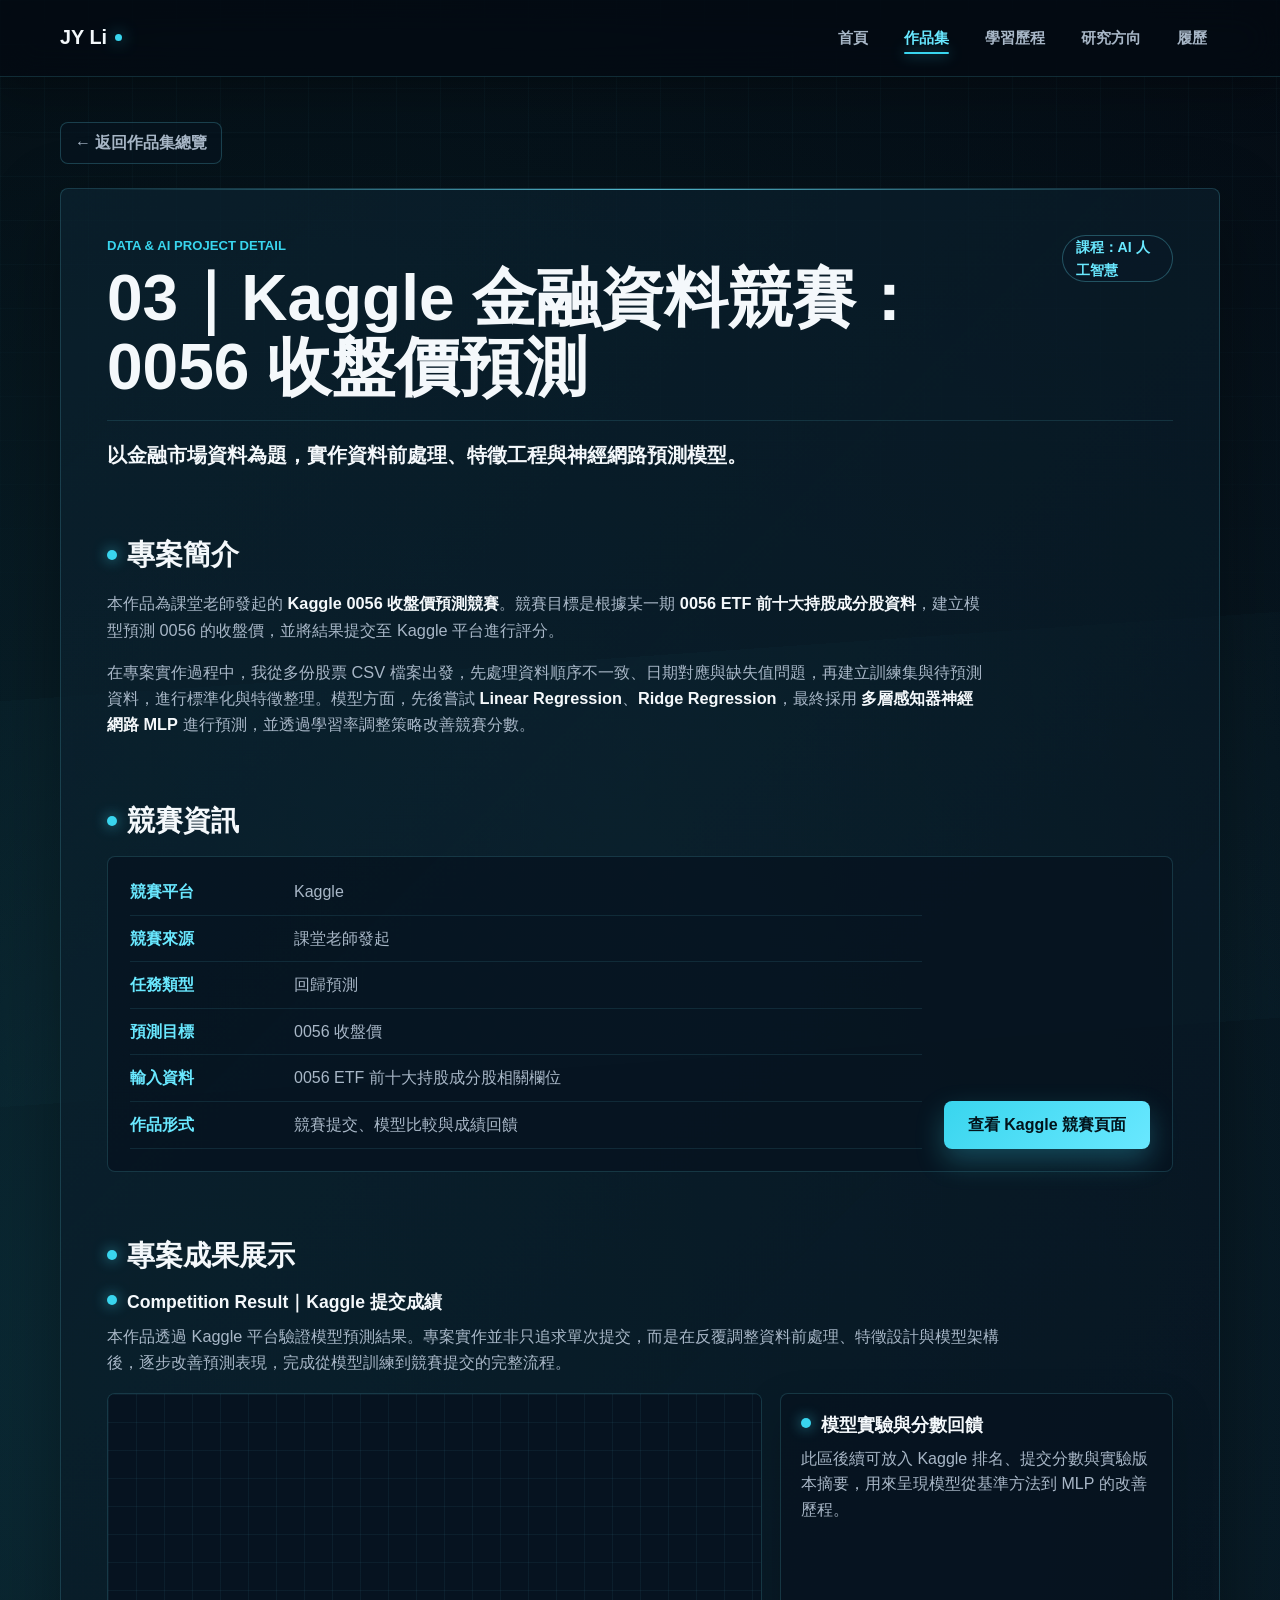
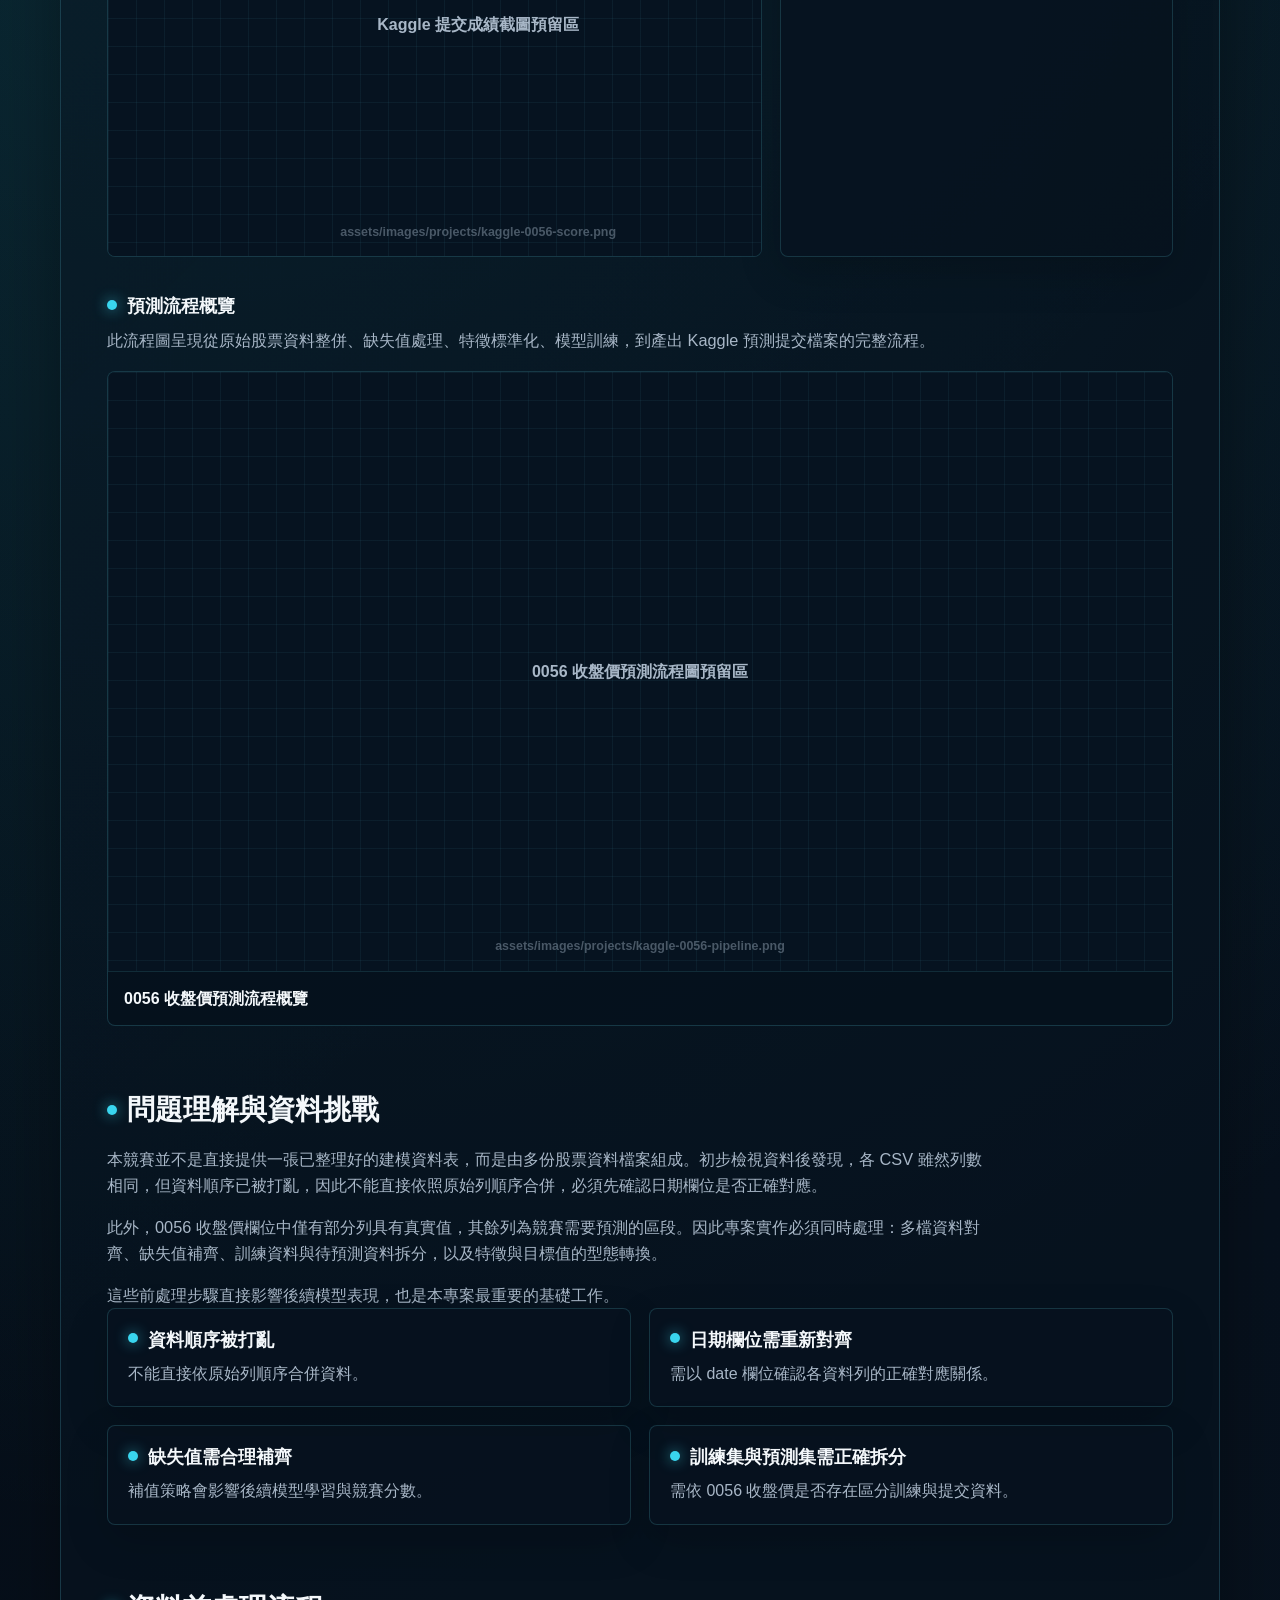
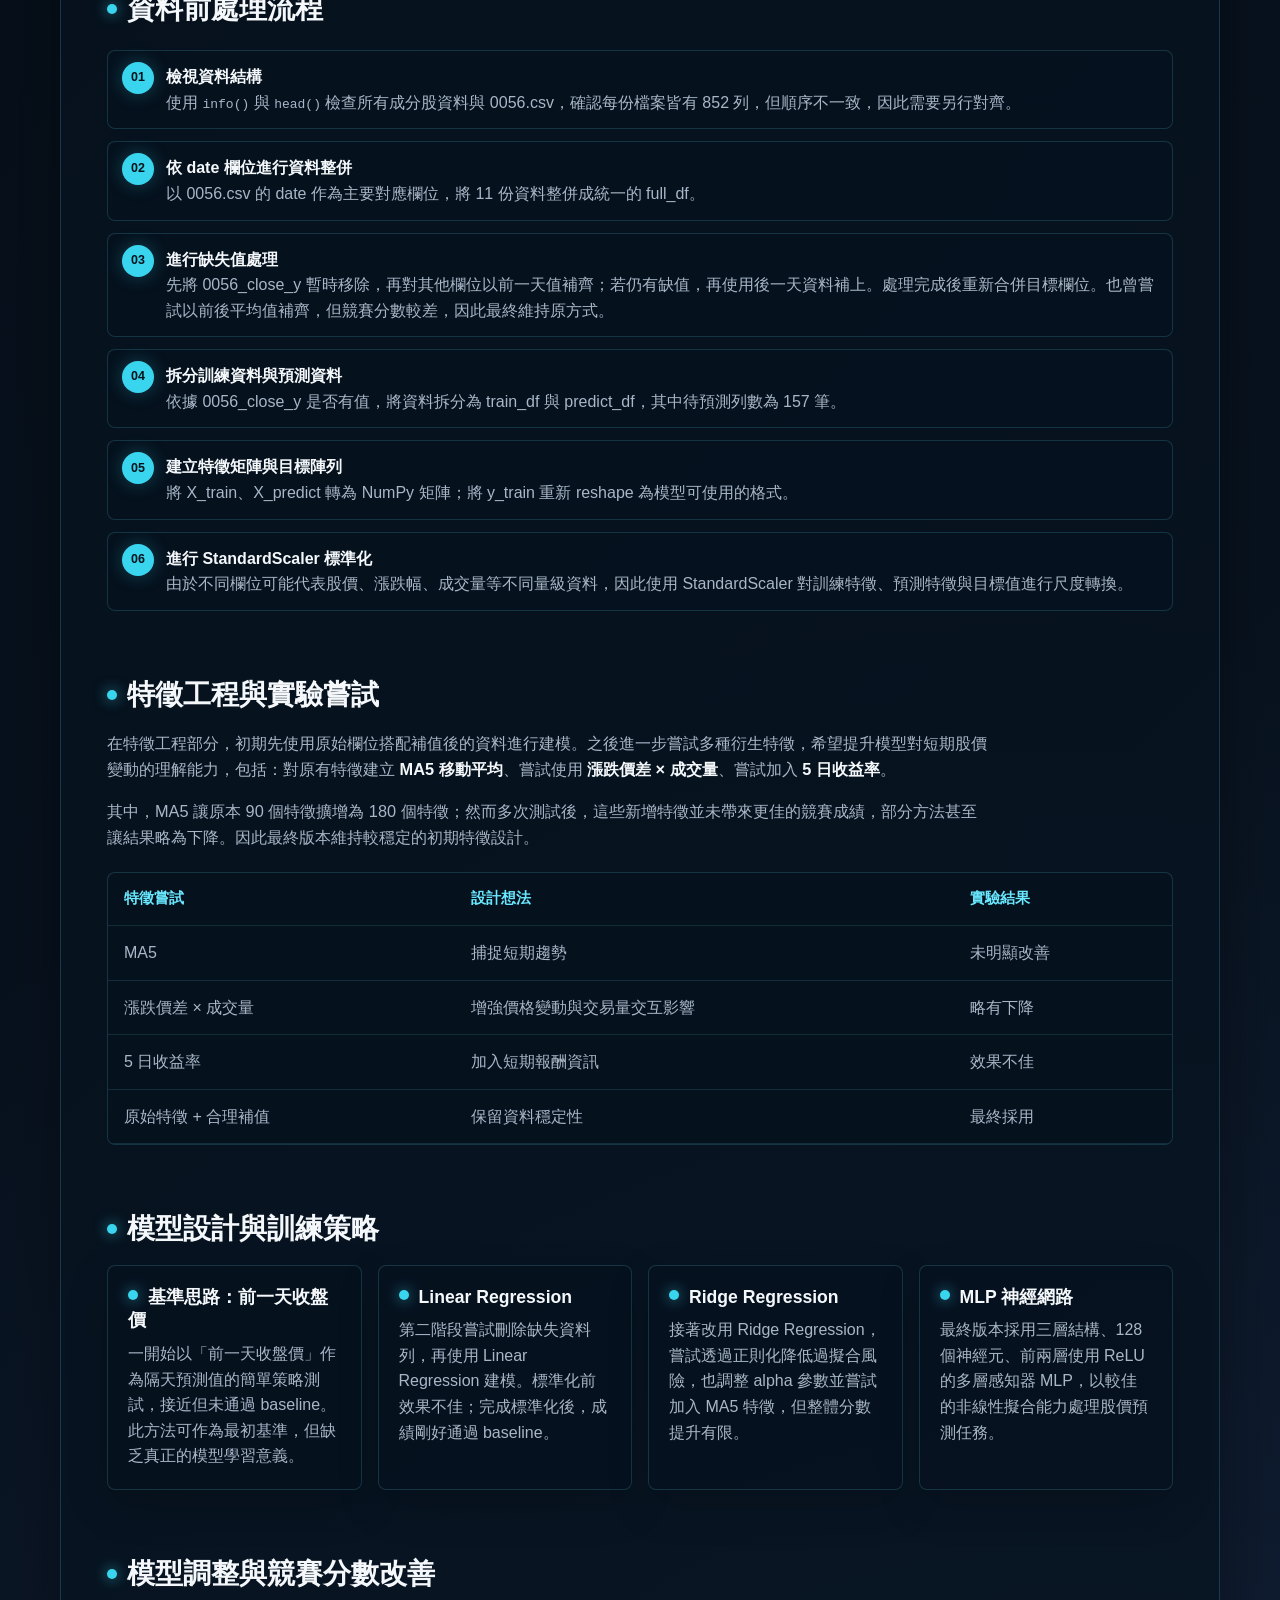
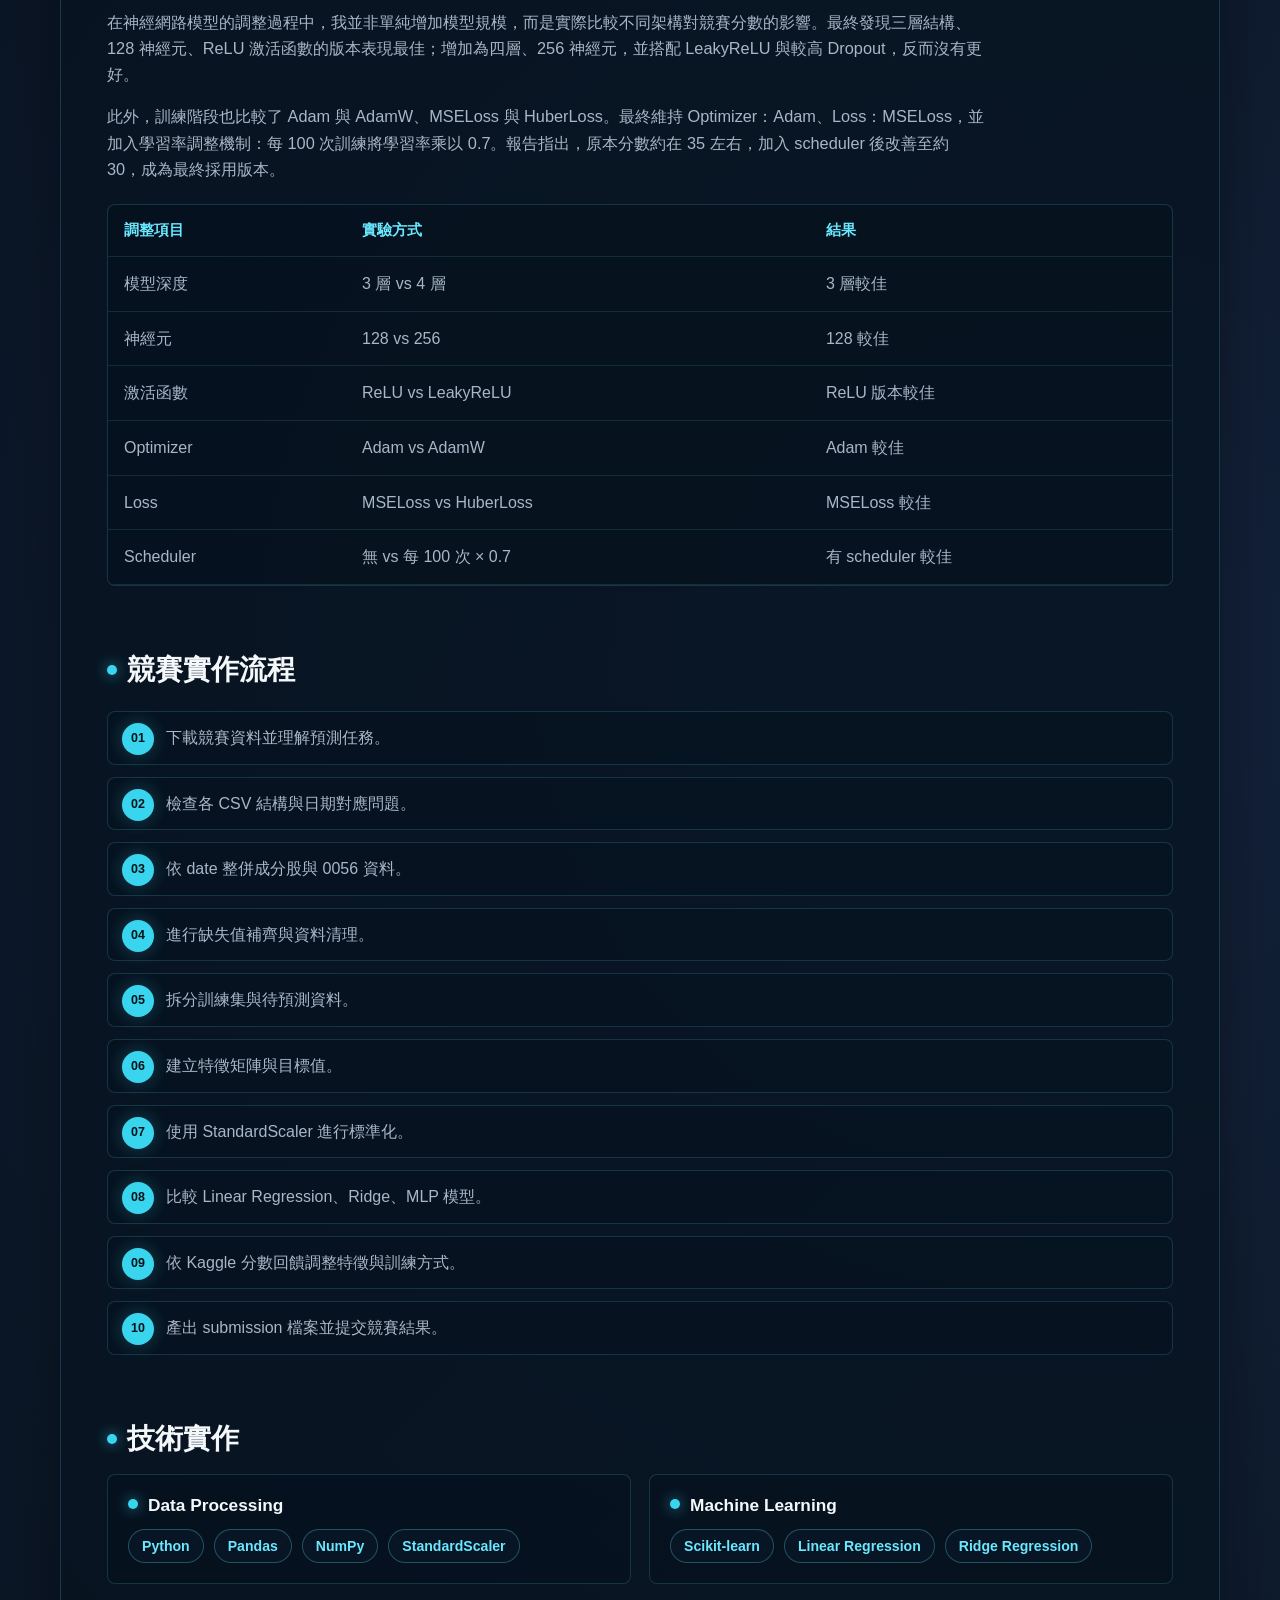
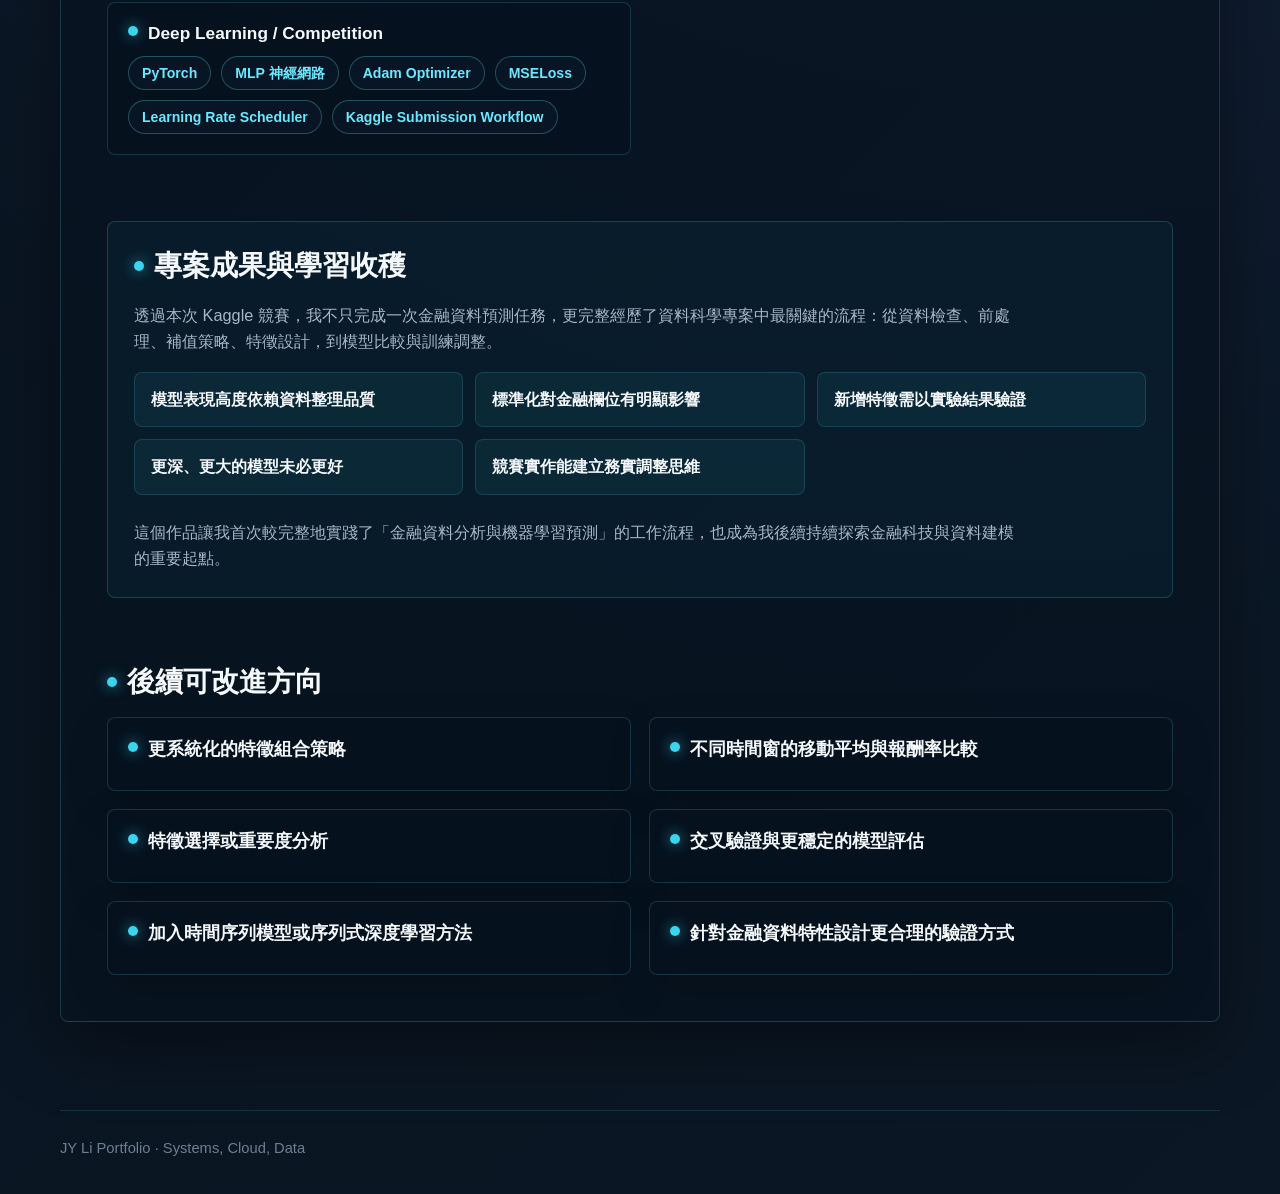
==== project-kaggle-0056.html @ d5f73a1f "第三作品頁更新" ====
<!DOCTYPE html>
<html lang="zh-Hant">
<head>
  <meta charset="UTF-8">
  <meta name="viewport" content="width=device-width, initial-scale=1.0">
  <meta name="description" content="Kaggle 0056 收盤價預測作品詳細頁，介紹金融資料前處理、特徵工程、模型比較與競賽提交流程。">
  <title>Kaggle 0056 收盤價預測 | JY Li</title>
  <link rel="stylesheet" href="css/style.css">
  <link rel="stylesheet" href="css/projects.css">
  <link rel="stylesheet" href="css/project-detail.css">
  <link rel="stylesheet" href="css/responsive.css">
</head>
<body>
  <header class="site-header">
    <nav class="navbar" aria-label="主要導覽">
      <a class="brand" href="index.html" aria-label="JY Li 首頁">JY Li</a>

      <button class="menu-toggle" type="button" aria-label="開啟導覽選單" aria-controls="primary-menu" aria-expanded="false">
        <span></span>
        <span></span>
        <span></span>
      </button>

      <ul class="nav-menu" id="primary-menu">
        <li><a class="nav-link" href="index.html">首頁</a></li>
        <li><a class="nav-link active" href="projects.html" aria-current="page">作品集</a></li>
        <li><a class="nav-link" href="learning-journey.html">學習歷程</a></li>
        <li><a class="nav-link" href="research.html">研究方向</a></li>
        <li><a class="nav-link" href="resume.html">履歷</a></li>
      </ul>
    </nav>
  </header>

  <main class="project-detail-main">
    <a class="back-link" href="projects.html">← 返回作品集總覽</a>

    <article class="project-section project-detail-section" aria-labelledby="kaggle-title">
      <header class="project-header project-detail-header">
        <div>
          <p class="project-index">Data &amp; AI Project Detail</p>
          <h1 id="kaggle-title">03｜Kaggle 金融資料競賽：0056 收盤價預測</h1>
        </div>
        <span class="project-badge">課程：AI 人工智慧</span>
      </header>

      <p class="project-positioning">以金融市場資料為題，實作資料前處理、特徵工程與神經網路預測模型。</p>

      <section class="project-block" aria-labelledby="intro-title">
        <h2 id="intro-title">專案簡介</h2>
        <div class="text-stack">
          <p>本作品為課堂老師發起的 <strong>Kaggle 0056 收盤價預測競賽</strong>。競賽目標是根據某一期 <strong>0056 ETF 前十大持股成分股資料</strong>，建立模型預測 0056 的收盤價，並將結果提交至 Kaggle 平台進行評分。</p>
          <p>在專案實作過程中，我從多份股票 CSV 檔案出發，先處理資料順序不一致、日期對應與缺失值問題，再建立訓練集與待預測資料，進行標準化與特徵整理。模型方面，先後嘗試 <strong>Linear Regression</strong>、<strong>Ridge Regression</strong>，最終採用 <strong>多層感知器神經網路 MLP</strong> 進行預測，並透過學習率調整策略改善競賽分數。</p>
        </div>
      </section>

      <section class="project-block" aria-labelledby="competition-title">
        <h2 id="competition-title">競賽資訊</h2>
        <div class="competition-panel">
          <dl class="info-table">
            <div><dt>競賽平台</dt><dd>Kaggle</dd></div>
            <div><dt>競賽來源</dt><dd>課堂老師發起</dd></div>
            <div><dt>任務類型</dt><dd>回歸預測</dd></div>
            <div><dt>預測目標</dt><dd>0056 收盤價</dd></div>
            <div><dt>輸入資料</dt><dd>0056 ETF 前十大持股成分股相關欄位</dd></div>
            <div><dt>作品形式</dt><dd>競賽提交、模型比較與成績回饋</dd></div>
          </dl>
          <div class="competition-action">
            <!-- TODO: Replace with actual Kaggle competition URL -->
            <a class="button button-primary" href="#" target="_blank" rel="noopener noreferrer">查看 Kaggle 競賽頁面</a>
          </div>
        </div>
      </section>

      <section class="project-block" aria-labelledby="showcase-title">
        <h2 id="showcase-title">專案成果展示</h2>

        <div class="showcase-item">
          <div class="block-heading">
            <h3>Competition Result｜Kaggle 提交成績</h3>
            <p>本作品透過 Kaggle 平台驗證模型預測結果。專案實作並非只追求單次提交，而是在反覆調整資料前處理、特徵設計與模型架構後，逐步改善預測表現，完成從模型訓練到競賽提交的完整流程。</p>
          </div>
          <div class="split-showcase">
            <figure class="media-card">
              <div class="image-placeholder" data-image="assets/images/projects/kaggle-0056-score.png">Kaggle 提交成績截圖預留區</div>
              <figcaption>Kaggle 提交成績</figcaption>
            </figure>
            <div class="info-card">
              <h3>模型實驗與分數回饋</h3>
              <p>此區後續可放入 Kaggle 排名、提交分數與實驗版本摘要，用來呈現模型從基準方法到 MLP 的改善歷程。</p>
            </div>
          </div>
        </div>

        <div class="showcase-item">
          <div class="block-heading">
            <h3>預測流程概覽</h3>
            <p>此流程圖呈現從原始股票資料整併、缺失值處理、特徵標準化、模型訓練，到產出 Kaggle 預測提交檔案的完整流程。</p>
          </div>
          <figure class="media-card media-card-wide">
            <div class="image-placeholder" data-image="assets/images/projects/kaggle-0056-pipeline.png">
              0056 收盤價預測流程圖預留區
            </div>
            <figcaption>0056 收盤價預測流程概覽</figcaption>
          </figure>
        </div>
      </section>

      <section class="project-block" aria-labelledby="challenge-title">
        <h2 id="challenge-title">問題理解與資料挑戰</h2>
        <div class="text-stack">
          <p>本競賽並不是直接提供一張已整理好的建模資料表，而是由多份股票資料檔案組成。初步檢視資料後發現，各 CSV 雖然列數相同，但資料順序已被打亂，因此不能直接依照原始列順序合併，必須先確認日期欄位是否正確對應。</p>
          <p>此外，0056 收盤價欄位中僅有部分列具有真實值，其餘列為競賽需要預測的區段。因此專案實作必須同時處理：多檔資料對齊、缺失值補齊、訓練資料與待預測資料拆分，以及特徵與目標值的型態轉換。</p>
          <p>這些前處理步驟直接影響後續模型表現，也是本專案最重要的基礎工作。</p>
        </div>
        <div class="lesson-grid">
          <div class="info-card"><h3>資料順序被打亂</h3><p>不能直接依原始列順序合併資料。</p></div>
          <div class="info-card"><h3>日期欄位需重新對齊</h3><p>需以 date 欄位確認各資料列的正確對應關係。</p></div>
          <div class="info-card"><h3>缺失值需合理補齊</h3><p>補值策略會影響後續模型學習與競賽分數。</p></div>
          <div class="info-card"><h3>訓練集與預測集需正確拆分</h3><p>需依 0056 收盤價是否存在區分訓練與提交資料。</p></div>
        </div>
      </section>

      <section class="project-block" aria-labelledby="preprocess-title">
        <h2 id="preprocess-title">資料前處理流程</h2>
        <ol class="process-list">
          <li><strong>檢視資料結構</strong><br>使用 <code>info()</code> 與 <code>head()</code> 檢查所有成分股資料與 0056.csv，確認每份檔案皆有 852 列，但順序不一致，因此需要另行對齊。</li>
          <li><strong>依 date 欄位進行資料整併</strong><br>以 0056.csv 的 date 作為主要對應欄位，將 11 份資料整併成統一的 full_df。</li>
          <li><strong>進行缺失值處理</strong><br>先將 0056_close_y 暫時移除，再對其他欄位以前一天值補齊；若仍有缺值，再使用後一天資料補上。處理完成後重新合併目標欄位。也曾嘗試以前後平均值補齊，但競賽分數較差，因此最終維持原方式。</li>
          <li><strong>拆分訓練資料與預測資料</strong><br>依據 0056_close_y 是否有值，將資料拆分為 train_df 與 predict_df，其中待預測列數為 157 筆。</li>
          <li><strong>建立特徵矩陣與目標陣列</strong><br>將 X_train、X_predict 轉為 NumPy 矩陣；將 y_train 重新 reshape 為模型可使用的格式。</li>
          <li><strong>進行 StandardScaler 標準化</strong><br>由於不同欄位可能代表股價、漲跌幅、成交量等不同量級資料，因此使用 StandardScaler 對訓練特徵、預測特徵與目標值進行尺度轉換。</li>
        </ol>
      </section>

      <section class="project-block" aria-labelledby="feature-title">
        <h2 id="feature-title">特徵工程與實驗嘗試</h2>
        <div class="text-stack">
          <p>在特徵工程部分，初期先使用原始欄位搭配補值後的資料進行建模。之後進一步嘗試多種衍生特徵，希望提升模型對短期股價變動的理解能力，包括：對原有特徵建立 <strong>MA5 移動平均</strong>、嘗試使用 <strong>漲跌價差 × 成交量</strong>、嘗試加入 <strong>5 日收益率</strong>。</p>
          <p>其中，MA5 讓原本 90 個特徵擴增為 180 個特徵；然而多次測試後，這些新增特徵並未帶來更佳的競賽成績，部分方法甚至讓結果略為下降。因此最終版本維持較穩定的初期特徵設計。</p>
        </div>
        <div class="table-wrap">
          <table class="detail-table">
            <thead><tr><th>特徵嘗試</th><th>設計想法</th><th>實驗結果</th></tr></thead>
            <tbody>
              <tr><td>MA5</td><td>捕捉短期趨勢</td><td>未明顯改善</td></tr>
              <tr><td>漲跌價差 × 成交量</td><td>增強價格變動與交易量交互影響</td><td>略有下降</td></tr>
              <tr><td>5 日收益率</td><td>加入短期報酬資訊</td><td>效果不佳</td></tr>
              <tr><td>原始特徵 + 合理補值</td><td>保留資料穩定性</td><td>最終採用</td></tr>
            </tbody>
          </table>
        </div>
      </section>

      <section class="project-block" aria-labelledby="model-title">
        <h2 id="model-title">模型設計與訓練策略</h2>
        <div class="model-grid">
          <div class="info-card"><h3>基準思路：前一天收盤價</h3><p>一開始以「前一天收盤價」作為隔天預測值的簡單策略測試，接近但未通過 baseline。此方法可作為最初基準，但缺乏真正的模型學習意義。</p></div>
          <div class="info-card"><h3>Linear Regression</h3><p>第二階段嘗試刪除缺失資料列，再使用 Linear Regression 建模。標準化前效果不佳；完成標準化後，成績剛好通過 baseline。</p></div>
          <div class="info-card"><h3>Ridge Regression</h3><p>接著改用 Ridge Regression，嘗試透過正則化降低過擬合風險，也調整 alpha 參數並嘗試加入 MA5 特徵，但整體分數提升有限。</p></div>
          <div class="info-card"><h3>MLP 神經網路</h3><p>最終版本採用三層結構、128 個神經元、前兩層使用 ReLU 的多層感知器 MLP，以較佳的非線性擬合能力處理股價預測任務。</p></div>
        </div>
      </section>

      <section class="project-block" aria-labelledby="tuning-title">
        <h2 id="tuning-title">模型調整與競賽分數改善</h2>
        <div class="text-stack">
          <p>在神經網路模型的調整過程中，我並非單純增加模型規模，而是實際比較不同架構對競賽分數的影響。最終發現三層結構、128 神經元、ReLU 激活函數的版本表現最佳；增加為四層、256 神經元，並搭配 LeakyReLU 與較高 Dropout，反而沒有更好。</p>
          <p>此外，訓練階段也比較了 Adam 與 AdamW、MSELoss 與 HuberLoss。最終維持 Optimizer：Adam、Loss：MSELoss，並加入學習率調整機制：每 100 次訓練將學習率乘以 0.7。報告指出，原本分數約在 35 左右，加入 scheduler 後改善至約 30，成為最終採用版本。</p>
        </div>
        <div class="table-wrap">
          <table class="detail-table">
            <thead><tr><th>調整項目</th><th>實驗方式</th><th>結果</th></tr></thead>
            <tbody>
              <tr><td>模型深度</td><td>3 層 vs 4 層</td><td>3 層較佳</td></tr>
              <tr><td>神經元</td><td>128 vs 256</td><td>128 較佳</td></tr>
              <tr><td>激活函數</td><td>ReLU vs LeakyReLU</td><td>ReLU 版本較佳</td></tr>
              <tr><td>Optimizer</td><td>Adam vs AdamW</td><td>Adam 較佳</td></tr>
              <tr><td>Loss</td><td>MSELoss vs HuberLoss</td><td>MSELoss 較佳</td></tr>
              <tr><td>Scheduler</td><td>無 vs 每 100 次 × 0.7</td><td>有 scheduler 較佳</td></tr>
            </tbody>
          </table>
        </div>
      </section>

      <section class="project-block" aria-labelledby="workflow-title">
        <h2 id="workflow-title">競賽實作流程</h2>
        <ol class="process-list">
          <li>下載競賽資料並理解預測任務。</li>
          <li>檢查各 CSV 結構與日期對應問題。</li>
          <li>依 date 整併成分股與 0056 資料。</li>
          <li>進行缺失值補齊與資料清理。</li>
          <li>拆分訓練集與待預測資料。</li>
          <li>建立特徵矩陣與目標值。</li>
          <li>使用 StandardScaler 進行標準化。</li>
          <li>比較 Linear Regression、Ridge、MLP 模型。</li>
          <li>依 Kaggle 分數回饋調整特徵與訓練方式。</li>
          <li>產出 submission 檔案並提交競賽結果。</li>
        </ol>
      </section>

      <section class="project-block" aria-labelledby="tech-title">
        <h2 id="tech-title">技術實作</h2>
        <div class="tech-category-grid">
          <div class="tech-category-card"><h3>Data Processing</h3><div class="tech-tags"><span>Python</span><span>Pandas</span><span>NumPy</span><span>StandardScaler</span></div></div>
          <div class="tech-category-card"><h3>Machine Learning</h3><div class="tech-tags"><span>Scikit-learn</span><span>Linear Regression</span><span>Ridge Regression</span></div></div>
          <div class="tech-category-card"><h3>Deep Learning / Competition</h3><div class="tech-tags"><span>PyTorch</span><span>MLP 神經網路</span><span>Adam Optimizer</span><span>MSELoss</span><span>Learning Rate Scheduler</span><span>Kaggle Submission Workflow</span></div></div>
        </div>
      </section>

      <section class="project-block project-closing detail-closing" aria-labelledby="learning-title">
        <h2 id="learning-title">專案成果與學習收穫</h2>
        <div class="text-stack">
          <p>透過本次 Kaggle 競賽，我不只完成一次金融資料預測任務，更完整經歷了資料科學專案中最關鍵的流程：從資料檢查、前處理、補值策略、特徵設計，到模型比較與訓練調整。</p>
        </div>
        <ul class="learning-list">
          <li>模型表現高度依賴資料整理品質</li>
          <li>標準化對金融欄位有明顯影響</li>
          <li>新增特徵需以實驗結果驗證</li>
          <li>更深、更大的模型未必更好</li>
          <li>競賽實作能建立務實調整思維</li>
        </ul>
        <div class="text-stack">
          <p>這個作品讓我首次較完整地實踐了「金融資料分析與機器學習預測」的工作流程，也成為我後續持續探索金融科技與資料建模的重要起點。</p>
        </div>
      </section>

      <section class="project-block" aria-labelledby="improve-title">
        <h2 id="improve-title">後續可改進方向</h2>
        <div class="feature-grid">
          <div class="info-card"><h3>更系統化的特徵組合策略</h3></div>
          <div class="info-card"><h3>不同時間窗的移動平均與報酬率比較</h3></div>
          <div class="info-card"><h3>特徵選擇或重要度分析</h3></div>
          <div class="info-card"><h3>交叉驗證與更穩定的模型評估</h3></div>
          <div class="info-card"><h3>加入時間序列模型或序列式深度學習方法</h3></div>
          <div class="info-card"><h3>針對金融資料特性設計更合理的驗證方式</h3></div>
        </div>
      </section>
    </article>
  </main>

  <footer class="site-footer">
    <p>JY Li Portfolio · Systems, Cloud, Data</p>
  </footer>

  <script src="js/main.js"></script>
</body>
</html>
---- css/style.css ----
:root {
  --color-bg: #07111d;
  --color-bg-deep: #03070d;
  --color-surface: rgba(12, 27, 43, 0.72);
  --color-surface-strong: rgba(17, 35, 54, 0.92);
  --color-text: #f4f8fb;
  --color-muted: #a8b7c7;
  --color-soft: #6d7f91;
  --color-accent: #39d5ee;
  --color-accent-strong: #69e8ff;
  --color-line: rgba(95, 232, 255, 0.22);
  --shadow-glow: 0 0 26px rgba(57, 213, 238, 0.24);
  --shadow-soft: 0 24px 70px rgba(0, 0, 0, 0.35);
  --max-width: 1160px;
  --header-height: 76px;
  --font-sans: "Segoe UI", "Noto Sans TC", "Microsoft JhengHei", Arial, sans-serif;
}

* {
  box-sizing: border-box;
}

html {
  scroll-behavior: smooth;
}

body {
  min-height: 100vh;
  margin: 0;
  color: var(--color-text);
  font-family: var(--font-sans);
  line-height: 1.6;
  background:
    radial-gradient(circle at 17% 18%, rgba(45, 213, 238, 0.16), transparent 28%),
    radial-gradient(circle at 82% 72%, rgba(95, 132, 255, 0.12), transparent 30%),
    linear-gradient(135deg, var(--color-bg-deep) 0%, var(--color-bg) 46%, #0b1724 100%);
  overflow-x: hidden;
}

body::before {
  content: "";
  position: fixed;
  inset: 0;
  z-index: -2;
  background-image:
    linear-gradient(rgba(96, 194, 213, 0.055) 1px, transparent 1px),
    linear-gradient(90deg, rgba(96, 194, 213, 0.055) 1px, transparent 1px);
  background-size: 44px 44px;
  mask-image: linear-gradient(to bottom, rgba(0, 0, 0, 0.75), transparent 82%);
}

body::after {
  content: "";
  position: fixed;
  inset: auto -10% -18% -10%;
  z-index: -1;
  height: 45vh;
  background: linear-gradient(90deg, transparent, rgba(57, 213, 238, 0.08), transparent);
  transform: rotate(-4deg);
}

a {
  color: inherit;
  text-decoration: none;
}

img {
  display: block;
  max-width: 100%;
}

.site-header {
  position: fixed;
  top: 0;
  right: 0;
  left: 0;
  z-index: 50;
  background: rgba(4, 10, 18, 0.74);
  border-bottom: 1px solid rgba(90, 216, 236, 0.16);
  backdrop-filter: blur(18px);
  box-shadow: 0 14px 45px rgba(0, 0, 0, 0.26);
}

.navbar {
  width: min(100% - 40px, var(--max-width));
  min-height: var(--header-height);
  margin: 0 auto;
  display: flex;
  align-items: center;
  justify-content: space-between;
  gap: 28px;
}

.brand {
  font-size: 1.24rem;
  font-weight: 800;
  letter-spacing: 0;
  color: var(--color-text);
}

.brand::after {
  content: "";
  display: inline-block;
  width: 7px;
  height: 7px;
  margin-left: 8px;
  border-radius: 50%;
  background: var(--color-accent);
  box-shadow: 0 0 16px rgba(57, 213, 238, 0.72);
  vertical-align: 10%;
}

.nav-menu {
  display: flex;
  align-items: center;
  gap: 10px;
  padding: 0;
  margin: 0;
  list-style: none;
}

.nav-link {
  position: relative;
  display: inline-flex;
  align-items: center;
  min-height: 42px;
  padding: 0 13px;
  color: var(--color-muted);
  font-size: 0.96rem;
  font-weight: 600;
  transition: color 180ms ease;
}

.nav-link::after {
  content: "";
  position: absolute;
  right: 13px;
  bottom: 5px;
  left: 13px;
  height: 2px;
  border-radius: 999px;
  background: var(--color-accent);
  box-shadow: 0 0 14px rgba(57, 213, 238, 0.8);
  transform: scaleX(0);
  transform-origin: center;
  transition: transform 180ms ease;
}

.nav-link:hover,
.nav-link:focus-visible,
.nav-link.active {
  color: var(--color-accent-strong);
}

.nav-link:hover::after,
.nav-link:focus-visible::after,
.nav-link.active::after {
  transform: scaleX(1);
}

.menu-toggle {
  display: none;
  width: 44px;
  height: 44px;
  padding: 0;
  border: 1px solid var(--color-line);
  border-radius: 8px;
  background: rgba(8, 21, 34, 0.78);
  cursor: pointer;
}

.menu-toggle span {
  display: block;
  width: 19px;
  height: 2px;
  margin: 5px auto;
  border-radius: 999px;
  background: var(--color-text);
  transition: transform 180ms ease, opacity 180ms ease, background 180ms ease;
}

.menu-toggle:hover span,
.menu-toggle:focus-visible span {
  background: var(--color-accent-strong);
}

.menu-toggle.is-open span:nth-child(1) {
  transform: translateY(7px) rotate(45deg);
}

.menu-toggle.is-open span:nth-child(2) {
  opacity: 0;
}

.menu-toggle.is-open span:nth-child(3) {
  transform: translateY(-7px) rotate(-45deg);
}

.button {
  display: inline-flex;
  align-items: center;
  justify-content: center;
  min-height: 48px;
  padding: 0 24px;
  border-radius: 8px;
  font-weight: 800;
  transition: transform 180ms ease, border-color 180ms ease, background 180ms ease, box-shadow 180ms ease;
}

.button:hover,
.button:focus-visible {
  transform: translateY(-3px);
}

.button-primary {
  color: #02131b;
  background: linear-gradient(135deg, var(--color-accent), var(--color-accent-strong));
  box-shadow: 0 12px 28px rgba(57, 213, 238, 0.28);
}

.button-primary:hover,
.button-primary:focus-visible {
  box-shadow: 0 16px 34px rgba(57, 213, 238, 0.38);
}

.button-secondary {
  color: var(--color-text);
  border: 1px solid rgba(105, 232, 255, 0.48);
  background: rgba(10, 26, 40, 0.68);
}

.button-secondary:hover,
.button-secondary:focus-visible {
  border-color: var(--color-accent-strong);
  background: rgba(57, 213, 238, 0.12);
  box-shadow: var(--shadow-glow);
}

main {
  width: min(100% - 40px, var(--max-width));
  margin: 0 auto;
  padding-top: var(--header-height);
}
---- css/projects.css ----
.section-kicker {
  margin: 0 0 8px;
  color: var(--color-accent);
  font-size: 0.82rem;
  font-weight: 900;
  text-transform: uppercase;
}

.projects-hero {
  padding: 88px 0 54px;
}

.projects-hero h1 {
  margin: 0;
  font-size: clamp(2.45rem, 5vw, 4.7rem);
  line-height: 1.05;
  letter-spacing: 0;
}

.projects-hero-text {
  max-width: 760px;
  margin: 22px 0 0;
  color: var(--color-muted);
  font-size: clamp(1rem, 1.5vw, 1.16rem);
}

.page-tags,
.tech-tags {
  display: flex;
  flex-wrap: wrap;
  gap: 10px;
  margin-top: 26px;
}

.page-tags span,
.tech-tags span,
.project-badge {
  display: inline-flex;
  align-items: center;
  min-height: 34px;
  padding: 0 13px;
  border: 1px solid rgba(105, 232, 255, 0.28);
  border-radius: 999px;
  color: var(--color-accent-strong);
  background: rgba(10, 26, 40, 0.64);
  font-size: 0.88rem;
  font-weight: 800;
}

.project-section {
  position: relative;
  margin-bottom: 88px;
  padding: clamp(28px, 4vw, 46px);
  border: 1px solid rgba(105, 232, 255, 0.18);
  border-radius: 8px;
  background:
    linear-gradient(135deg, rgba(57, 213, 238, 0.06), transparent 34%),
    rgba(8, 20, 32, 0.74);
  box-shadow: var(--shadow-soft);
}

.project-section::before {
  content: "";
  position: absolute;
  top: 0;
  right: 24px;
  left: 24px;
  height: 1px;
  background: linear-gradient(90deg, transparent, rgba(105, 232, 255, 0.78), transparent);
}

.project-header {
  display: flex;
  align-items: flex-start;
  justify-content: space-between;
  gap: 24px;
  padding-bottom: 18px;
  border-bottom: 1px solid rgba(105, 232, 255, 0.12);
}

.project-index {
  margin: 0 0 8px;
  color: var(--color-accent);
  font-size: 0.82rem;
  font-weight: 900;
  text-transform: uppercase;
}

.project-header h2 {
  margin: 0;
  font-size: clamp(1.8rem, 3.8vw, 3.15rem);
  line-height: 1.12;
  letter-spacing: 0;
}

.project-positioning {
  margin: 18px 0 0;
  color: var(--color-text);
  font-size: clamp(1.05rem, 1.7vw, 1.25rem);
  font-weight: 700;
}

.project-overview-actions {
  margin-top: 22px;
}

.project-block,
.github-panel {
  margin-top: clamp(38px, 6vw, 66px);
  scroll-margin-top: calc(var(--header-height) + 24px);
}

.project-block h3,
.github-panel h3 {
  margin: 0 0 18px;
  color: var(--color-text);
  font-size: clamp(1.35rem, 2.2vw, 1.9rem);
  line-height: 1.25;
  letter-spacing: 0;
}

.project-block h3::before,
.github-panel h3::before {
  content: "";
  display: inline-block;
  width: 10px;
  height: 10px;
  margin-right: 10px;
  border-radius: 50%;
  background: var(--color-accent);
  box-shadow: 0 0 14px rgba(57, 213, 238, 0.7);
  vertical-align: 12%;
}

.text-stack {
  max-width: 880px;
}

.text-stack p,
.block-intro,
.block-heading p,
.github-panel p,
.project-closing p {
  margin: 0;
  color: var(--color-muted);
  font-size: 1.02rem;
}

.text-stack p + p {
  margin-top: 16px;
}

strong {
  color: var(--color-text);
}

.github-panel {
  display: flex;
  align-items: center;
  justify-content: space-between;
  gap: 24px;
  padding: 24px;
  border: 1px solid rgba(105, 232, 255, 0.2);
  border-radius: 8px;
  background: rgba(7, 18, 30, 0.72);
}

.github-panel h3 {
  margin-bottom: 8px;
}

.showcase-item + .showcase-item {
  margin-top: 38px;
}

.block-heading {
  max-width: 900px;
  margin-bottom: 18px;
}

.block-heading h4,
.info-card h4 {
  margin: 0 0 8px;
  color: var(--color-text);
  font-size: 1.1rem;
  line-height: 1.35;
}

.video-frame {
  position: relative;
  aspect-ratio: 16 / 9;
  overflow: hidden;
  border: 1px solid rgba(105, 232, 255, 0.24);
  border-radius: 8px;
  background:
    radial-gradient(circle at 50% 35%, rgba(57, 213, 238, 0.14), transparent 35%),
    rgba(4, 13, 23, 0.88);
  box-shadow: 0 0 30px rgba(57, 213, 238, 0.14);
}

.video-frame iframe {
  position: absolute;
  inset: 0;
  width: 100%;
  height: 100%;
  border: 0;
}

.video-frame iframe[src=""] {
  display: none;
}

.video-placeholder,
.image-placeholder {
  display: grid;
  place-items: center;
  min-height: 100%;
  color: var(--color-muted);
  text-align: center;
  font-weight: 800;
}

.video-placeholder::before,
.image-placeholder::before {
  content: attr(data-image);
  position: absolute;
  right: 18px;
  bottom: 14px;
  left: 18px;
  color: rgba(168, 183, 199, 0.42);
  font-size: 0.78rem;
  font-weight: 600;
}

.video-placeholder::before {
  content: "待替換 YouTube Embed URL";
}

.media-card {
  margin: 0;
  overflow: hidden;
  border: 1px solid rgba(105, 232, 255, 0.18);
  border-radius: 8px;
  background: rgba(6, 17, 29, 0.78);
  transition: transform 180ms ease, border-color 180ms ease, box-shadow 180ms ease;
}

.media-card:hover {
  transform: translateY(-3px);
  border-color: rgba(105, 232, 255, 0.42);
  box-shadow: 0 18px 42px rgba(0, 0, 0, 0.28), 0 0 22px rgba(57, 213, 238, 0.12);
}

.media-card .image-placeholder {
  position: relative;
  aspect-ratio: 16 / 10;
  padding: 24px;
  background:
    linear-gradient(rgba(105, 232, 255, 0.055) 1px, transparent 1px),
    linear-gradient(90deg, rgba(105, 232, 255, 0.055) 1px, transparent 1px),
    rgba(7, 20, 33, 0.92);
  background-size: 28px 28px;
}

.media-card-wide .image-placeholder {
  aspect-ratio: 16 / 9;
}

.media-card figcaption {
  padding: 14px 16px;
  color: var(--color-text);
  font-weight: 800;
  border-top: 1px solid rgba(105, 232, 255, 0.12);
}

.screenshot-grid,
.feature-grid,
.tech-grid {
  display: grid;
  grid-template-columns: repeat(2, minmax(0, 1fr));
  gap: 18px;
}

.goal-grid,
.role-grid {
  display: grid;
  grid-template-columns: repeat(3, minmax(0, 1fr));
  gap: 16px;
  margin-top: 20px;
}

.info-card {
  padding: 20px;
  border: 1px solid rgba(105, 232, 255, 0.16);
  border-radius: 8px;
  background: rgba(7, 19, 31, 0.72);
  box-shadow: 0 16px 42px rgba(0, 0, 0, 0.18);
}

.info-card p {
  margin: 0;
  color: var(--color-muted);
}

.process-list {
  display: grid;
  gap: 12px;
  margin: 24px 0 0;
  padding: 0;
  list-style: none;
  counter-reset: process;
}

.process-list li {
  position: relative;
  min-height: 50px;
  padding: 13px 16px 13px 58px;
  border: 1px solid rgba(105, 232, 255, 0.16);
  border-radius: 8px;
  color: var(--color-muted);
  background: rgba(7, 19, 31, 0.62);
  counter-increment: process;
}

.process-list li::before {
  content: counter(process, decimal-leading-zero);
  position: absolute;
  top: 11px;
  left: 14px;
  display: grid;
  place-items: center;
  width: 32px;
  height: 32px;
  border-radius: 50%;
  color: #03131c;
  background: var(--color-accent);
  font-size: 0.78rem;
  font-weight: 900;
  box-shadow: 0 0 18px rgba(57, 213, 238, 0.28);
}

.tech-tags {
  margin-bottom: 22px;
}

.learning-list {
  display: grid;
  grid-template-columns: repeat(3, minmax(0, 1fr));
  gap: 12px;
  margin: 18px 0 24px;
  padding: 0;
  list-style: none;
}

.learning-list li {
  padding: 14px 16px;
  border: 1px solid rgba(105, 232, 255, 0.14);
  border-radius: 8px;
  color: var(--color-text);
  background: rgba(57, 213, 238, 0.07);
  font-weight: 800;
}

@media (max-width: 980px) {
  .projects-hero {
    padding-top: 70px;
  }

  .project-header,
  .github-panel {
    align-items: flex-start;
    flex-direction: column;
  }

  .goal-grid,
  .role-grid {
    grid-template-columns: 1fr;
  }
}

@media (max-width: 760px) {
  .projects-hero {
    padding: 52px 0 38px;
  }

  .project-section {
    padding: 22px 16px;
  }

  .screenshot-grid,
  .feature-grid,
  .tech-grid,
  .learning-list {
    grid-template-columns: 1fr;
  }

  .github-panel .button {
    width: 100%;
  }
}

@media (max-width: 520px) {
  .page-tags span,
  .tech-tags span,
  .project-badge {
    width: 100%;
    justify-content: center;
  }

  .project-block h3::before,
  .github-panel h3::before {
    display: none;
  }

  .media-card .image-placeholder {
    min-height: 190px;
  }
}

.portfolio-hero {
  position: relative;
  padding: 78px 0 38px;
  border-bottom: 1px solid rgba(105, 232, 255, 0.12);
}

.portfolio-hero::after {
  content: "";
  position: absolute;
  right: 0;
  bottom: -1px;
  left: 0;
  height: 1px;
  background: linear-gradient(90deg, rgba(57, 213, 238, 0.72), transparent 62%);
}

.portfolio-hero h1 {
  margin: 0;
  font-size: clamp(2.35rem, 5vw, 4.65rem);
  line-height: 1.05;
  letter-spacing: 0;
}

.portfolio-hero-text {
  max-width: 880px;
  margin: 20px 0 0;
  color: var(--color-muted);
  font-size: clamp(1rem, 1.45vw, 1.15rem);
}

.portfolio-orbits {
  display: grid;
  grid-template-columns: repeat(3, minmax(0, 1fr));
  gap: clamp(18px, 4vw, 38px);
  padding: 46px 0 58px;
}

.portfolio-orb {
  position: relative;
  display: grid;
  place-items: center;
  align-content: center;
  gap: 8px;
  width: min(100%, 218px);
  aspect-ratio: 1;
  margin: 0 auto;
  border: 1px solid rgba(105, 232, 255, 0.34);
  border-radius: 50%;
  background:
    radial-gradient(circle at 50% 28%, rgba(105, 232, 255, 0.18), transparent 42%),
    rgba(8, 22, 35, 0.86);
  box-shadow: 0 18px 50px rgba(0, 0, 0, 0.26);
  transition: transform 180ms ease, border-color 180ms ease, box-shadow 180ms ease, background 180ms ease;
}

.portfolio-orb::before {
  content: "";
  position: absolute;
  inset: 15px;
  border: 1px solid rgba(105, 232, 255, 0.12);
  border-radius: 50%;
}

.portfolio-orb:hover,
.portfolio-orb:focus-visible {
  transform: translateY(-5px) scale(1.035);
  border-color: rgba(105, 232, 255, 0.82);
  background:
    radial-gradient(circle at 50% 30%, rgba(105, 232, 255, 0.25), transparent 44%),
    rgba(11, 29, 46, 0.96);
  box-shadow: 0 0 34px rgba(57, 213, 238, 0.24), 0 20px 52px rgba(0, 0, 0, 0.34);
}

.orb-number {
  position: relative;
  z-index: 1;
  color: var(--color-muted);
  font-size: 0.96rem;
  font-weight: 800;
}

.orb-title {
  position: relative;
  z-index: 1;
  color: var(--color-text);
  font-size: clamp(1.2rem, 2vw, 1.5rem);
  font-weight: 900;
}

.portfolio-orb:hover .orb-title,
.portfolio-orb:focus-visible .orb-title {
  color: var(--color-accent-strong);
}

.portfolio-orb-disabled {
  cursor: default;
  opacity: 0.56;
}

.portfolio-orb-disabled:hover {
  transform: none;
  border-color: rgba(105, 232, 255, 0.24);
  box-shadow: 0 18px 50px rgba(0, 0, 0, 0.22);
}

.portfolio-overview {
  padding: 0 0 86px;
}

.overview-heading {
  margin-bottom: 24px;
}

.overview-heading h2 {
  margin: 0;
  font-size: clamp(1.55rem, 3vw, 2.35rem);
  line-height: 1.25;
}

.overview-card-list {
  display: grid;
  gap: 20px;
}

.overview-card {
  display: grid;
  grid-template-columns: 1fr auto;
  gap: 28px;
  align-items: end;
  padding: clamp(22px, 3.5vw, 32px);
  border: 1px solid rgba(105, 232, 255, 0.18);
  border-radius: 8px;
  background:
    linear-gradient(135deg, rgba(57, 213, 238, 0.045), transparent 38%),
    rgba(8, 20, 32, 0.76);
  box-shadow: 0 18px 52px rgba(0, 0, 0, 0.22);
  transition: transform 180ms ease, border-color 180ms ease, box-shadow 180ms ease;
}

.overview-card:hover {
  transform: translateY(-4px);
  border-color: rgba(105, 232, 255, 0.42);
  box-shadow: 0 22px 60px rgba(0, 0, 0, 0.28), 0 0 24px rgba(57, 213, 238, 0.12);
}

.overview-card-featured {
  border-color: rgba(105, 232, 255, 0.34);
}

.overview-card-disabled {
  opacity: 0.72;
}

.overview-card-disabled:hover {
  transform: none;
  border-color: rgba(105, 232, 255, 0.18);
  box-shadow: 0 18px 52px rgba(0, 0, 0, 0.22);
}

.overview-card-head {
  display: flex;
  align-items: flex-start;
  justify-content: space-between;
  gap: 22px;
}

.overview-card h3 {
  margin: 0;
  font-size: clamp(1.35rem, 2.6vw, 2rem);
  line-height: 1.25;
  letter-spacing: 0;
}

.overview-card-text,
.overview-card-position {
  max-width: 850px;
  margin: 18px 0 0;
  color: var(--color-muted);
  font-size: 1rem;
}

.overview-card-position {
  color: var(--color-text);
  font-weight: 800;
}

.overview-tags {
  display: flex;
  flex-wrap: wrap;
  gap: 10px;
  margin-top: 20px;
}

.overview-tags span {
  display: inline-flex;
  align-items: center;
  min-height: 32px;
  padding: 0 12px;
  border: 1px solid rgba(105, 232, 255, 0.22);
  border-radius: 999px;
  color: var(--color-accent-strong);
  background: rgba(10, 26, 40, 0.58);
  font-size: 0.86rem;
  font-weight: 800;
}

.overview-card-action {
  display: flex;
  justify-content: flex-end;
}

.disabled-button {
  color: rgba(244, 248, 251, 0.56);
  border: 1px solid rgba(168, 183, 199, 0.22);
  background: rgba(168, 183, 199, 0.08);
  cursor: not-allowed;
}

.disabled-button:hover {
  transform: none;
}

.site-footer {
  width: min(100% - 40px, var(--max-width));
  margin: 0 auto;
  padding: 26px 0 34px;
  border-top: 1px solid rgba(105, 232, 255, 0.14);
  color: var(--color-soft);
  font-size: 0.92rem;
}

.site-footer p {
  margin: 0;
}

@media (max-width: 980px) {
  .portfolio-hero {
    padding-top: 66px;
  }

  .portfolio-orb {
    width: min(100%, 178px);
  }

  .overview-card {
    grid-template-columns: 1fr;
    align-items: start;
  }

  .overview-card-action {
    justify-content: flex-start;
  }
}

@media (max-width: 760px) {
  .portfolio-hero {
    padding: 46px 0 30px;
  }

  .portfolio-orbits {
    grid-template-columns: repeat(2, minmax(0, 1fr));
    padding: 34px 0 48px;
  }

  .portfolio-orb {
    width: min(100%, 164px);
  }

  .overview-card-head {
    flex-direction: column;
    gap: 12px;
  }

  .overview-card-action .button,
  .disabled-button {
    width: 100%;
  }

  .site-footer {
    width: min(100% - 32px, var(--max-width));
  }
}

@media (max-width: 520px) {
  .portfolio-orbits {
    grid-template-columns: 1fr;
  }

  .portfolio-orb {
    width: min(100%, 184px);
  }

  .overview-tags span {
    width: 100%;
    justify-content: center;
  }
}
---- css/project-detail.css ----
.project-detail-main {
  padding-bottom: 88px;
}

.back-link {
  display: inline-flex;
  align-items: center;
  min-height: 42px;
  margin: 46px 0 24px;
  padding: 0 14px;
  border: 1px solid rgba(105, 232, 255, 0.22);
  border-radius: 8px;
  color: var(--color-muted);
  background: rgba(8, 21, 34, 0.58);
  font-weight: 800;
  transition: color 180ms ease, border-color 180ms ease, background 180ms ease, transform 180ms ease, box-shadow 180ms ease;
}

.back-link:hover,
.back-link:focus-visible {
  color: var(--color-accent-strong);
  border-color: rgba(105, 232, 255, 0.52);
  background: rgba(57, 213, 238, 0.1);
  box-shadow: var(--shadow-glow);
  transform: translateY(-2px);
}

.project-detail-section {
  margin-bottom: 0;
}

.project-detail-header h1 {
  margin: 0;
  font-size: clamp(2.1rem, 5vw, 4.2rem);
  line-height: 1.08;
  letter-spacing: 0;
}

.project-detail-section .project-block h2,
.project-detail-section .github-panel h2 {
  margin: 0 0 18px;
  color: var(--color-text);
  font-size: clamp(1.35rem, 2.2vw, 1.9rem);
  line-height: 1.25;
  letter-spacing: 0;
}

.project-detail-section .project-block h2::before,
.project-detail-section .github-panel h2::before {
  content: "";
  display: inline-block;
  width: 10px;
  height: 10px;
  margin-right: 10px;
  border-radius: 50%;
  background: var(--color-accent);
  box-shadow: 0 0 14px rgba(57, 213, 238, 0.7);
  vertical-align: 12%;
}

.project-detail-section .block-heading h3,
.project-detail-section .info-card h3 {
  margin: 0 0 8px;
  color: var(--color-text);
  font-size: 1.1rem;
  line-height: 1.35;
}

.detail-closing {
  padding: 26px;
  border: 1px solid rgba(105, 232, 255, 0.18);
  border-radius: 8px;
  background: rgba(57, 213, 238, 0.045);
}

.flow-chain {
  display: flex;
  flex-wrap: wrap;
  align-items: center;
  gap: 12px;
  margin-top: 24px;
}

.flow-chain span {
  position: relative;
  display: inline-flex;
  align-items: center;
  min-height: 42px;
  padding: 0 14px;
  border: 1px solid rgba(105, 232, 255, 0.22);
  border-radius: 8px;
  color: var(--color-text);
  background: rgba(7, 19, 31, 0.76);
  font-weight: 800;
}

.flow-chain span:not(:last-child)::after {
  content: "→";
  position: absolute;
  right: -17px;
  color: var(--color-accent);
}

.tech-category-grid,
.lesson-grid {
  display: grid;
  grid-template-columns: repeat(2, minmax(0, 1fr));
  gap: 18px;
}

.tech-category-card {
  padding: 20px;
  border: 1px solid rgba(105, 232, 255, 0.16);
  border-radius: 8px;
  background: rgba(7, 19, 31, 0.72);
}

.tech-category-card h3 {
  margin: 0 0 12px;
  color: var(--color-text);
  font-size: 1.08rem;
}

.tech-category-card .tech-tags {
  margin: 0;
}

.lesson-grid .info-card p + p {
  margin-top: 12px;
}

.competition-panel {
  display: grid;
  grid-template-columns: 1fr auto;
  gap: 22px;
  align-items: end;
  padding: 22px;
  border: 1px solid rgba(105, 232, 255, 0.16);
  border-radius: 8px;
  background: rgba(7, 19, 31, 0.72);
}

.info-table {
  display: grid;
  gap: 10px;
  margin: 0;
}

.info-table div {
  display: grid;
  grid-template-columns: 150px 1fr;
  gap: 14px;
  padding-bottom: 10px;
  border-bottom: 1px solid rgba(105, 232, 255, 0.1);
}

.info-table dt {
  color: var(--color-accent-strong);
  font-weight: 900;
}

.info-table dd {
  margin: 0;
  color: var(--color-muted);
}

.split-showcase {
  display: grid;
  grid-template-columns: 1.25fr 0.75fr;
  gap: 18px;
  align-items: stretch;
}

.table-wrap {
  margin-top: 22px;
  overflow-x: auto;
  border: 1px solid rgba(105, 232, 255, 0.16);
  border-radius: 8px;
  background: rgba(7, 19, 31, 0.72);
}

.detail-table {
  width: 100%;
  min-width: 680px;
  border-collapse: collapse;
}

.detail-table th,
.detail-table td {
  padding: 14px 16px;
  border-bottom: 1px solid rgba(105, 232, 255, 0.12);
  text-align: left;
  vertical-align: top;
}

.detail-table th {
  color: var(--color-accent-strong);
  font-size: 0.92rem;
}

.detail-table td {
  color: var(--color-muted);
}

.model-grid {
  display: grid;
  grid-template-columns: repeat(4, minmax(0, 1fr));
  gap: 16px;
}

@media (max-width: 760px) {
  .back-link {
    width: 100%;
    justify-content: center;
    margin-top: 30px;
  }

  .project-detail-header h1 {
    font-size: clamp(2rem, 10vw, 3rem);
  }

  .tech-category-grid,
  .lesson-grid {
    grid-template-columns: 1fr;
  }

  .competition-panel,
  .split-showcase,
  .model-grid {
    grid-template-columns: 1fr;
  }

  .competition-action .button {
    width: 100%;
  }

  .flow-chain {
    display: grid;
    grid-template-columns: 1fr;
  }

  .flow-chain span {
    justify-content: center;
    text-align: center;
  }

  .flow-chain span:not(:last-child)::after {
    right: auto;
    bottom: -19px;
    left: 50%;
    transform: translateX(-50%) rotate(90deg);
  }
}

@media (max-width: 520px) {
  .project-detail-section .project-block h2::before,
  .project-detail-section .github-panel h2::before {
    display: none;
  }

  .detail-closing {
    padding: 18px;
  }

  .info-table div {
    grid-template-columns: 1fr;
    gap: 4px;
  }
}
---- css/responsive.css ----
@media (max-width: 980px) {
  :root {
    --header-height: 70px;
  }

  .navbar,
  main {
    width: min(100% - 32px, var(--max-width));
  }

  .hero-section {
    grid-template-columns: 0.82fr 1.18fr;
    gap: 34px;
    padding-top: 70px;
  }

  .profile-frame {
    width: min(300px, 38vw);
  }

  .quick-links-grid {
    grid-template-columns: repeat(2, minmax(0, 1fr));
    max-width: 560px;
    margin: 0 auto;
  }
}

@media (max-width: 760px) {
  .menu-toggle {
    display: inline-block;
  }

  .nav-menu {
    position: absolute;
    top: calc(100% + 1px);
    right: 16px;
    left: 16px;
    display: grid;
    gap: 4px;
    padding: 14px;
    border: 1px solid rgba(105, 232, 255, 0.2);
    border-radius: 8px;
    background: rgba(5, 13, 23, 0.96);
    box-shadow: 0 24px 60px rgba(0, 0, 0, 0.34);
    backdrop-filter: blur(18px);
    transform: translateY(-10px);
    opacity: 0;
    pointer-events: none;
    transition: transform 180ms ease, opacity 180ms ease;
  }

  .nav-menu.is-open {
    transform: translateY(0);
    opacity: 1;
    pointer-events: auto;
  }

  .nav-link {
    width: 100%;
    justify-content: center;
    min-height: 48px;
  }

  .hero-section {
    min-height: auto;
    grid-template-columns: 1fr;
    gap: 36px;
    padding: 54px 0 46px;
    text-align: center;
  }

  .hero-content {
    margin: 0 auto;
  }

  .hero-content h1 {
    max-width: none;
    font-size: clamp(2rem, 11vw, 3.1rem);
  }

  .headline-line {
    white-space: normal;
  }

  .hero-description {
    margin-right: auto;
    margin-left: auto;
  }

  .hero-actions {
    justify-content: center;
  }

  .profile-frame {
    width: min(286px, 72vw);
  }

  .photo-note {
    font-size: 0.8rem;
  }

  .quick-links-section {
    padding-bottom: 58px;
  }

  .section-heading {
    text-align: center;
  }
}

@media (max-width: 520px) {
  .navbar,
  main {
    width: min(100% - 24px, var(--max-width));
  }

  .brand {
    font-size: 1.12rem;
  }

  .hero-section {
    padding-top: 42px;
  }

  .role {
    margin-bottom: 18px;
  }

  .hero-actions {
    display: grid;
    grid-template-columns: 1fr;
  }

  .button {
    width: 100%;
  }

  .quick-links-grid {
    grid-template-columns: repeat(2, minmax(130px, 1fr));
    gap: 14px;
  }

  .circle-link {
    width: min(100%, 158px);
  }

  .circle-icon {
    width: 38px;
    height: 38px;
  }

  .circle-link span {
    font-size: 0.94rem;
  }
}

@media (max-width: 360px) {
  .quick-links-grid {
    grid-template-columns: 1fr;
  }
}
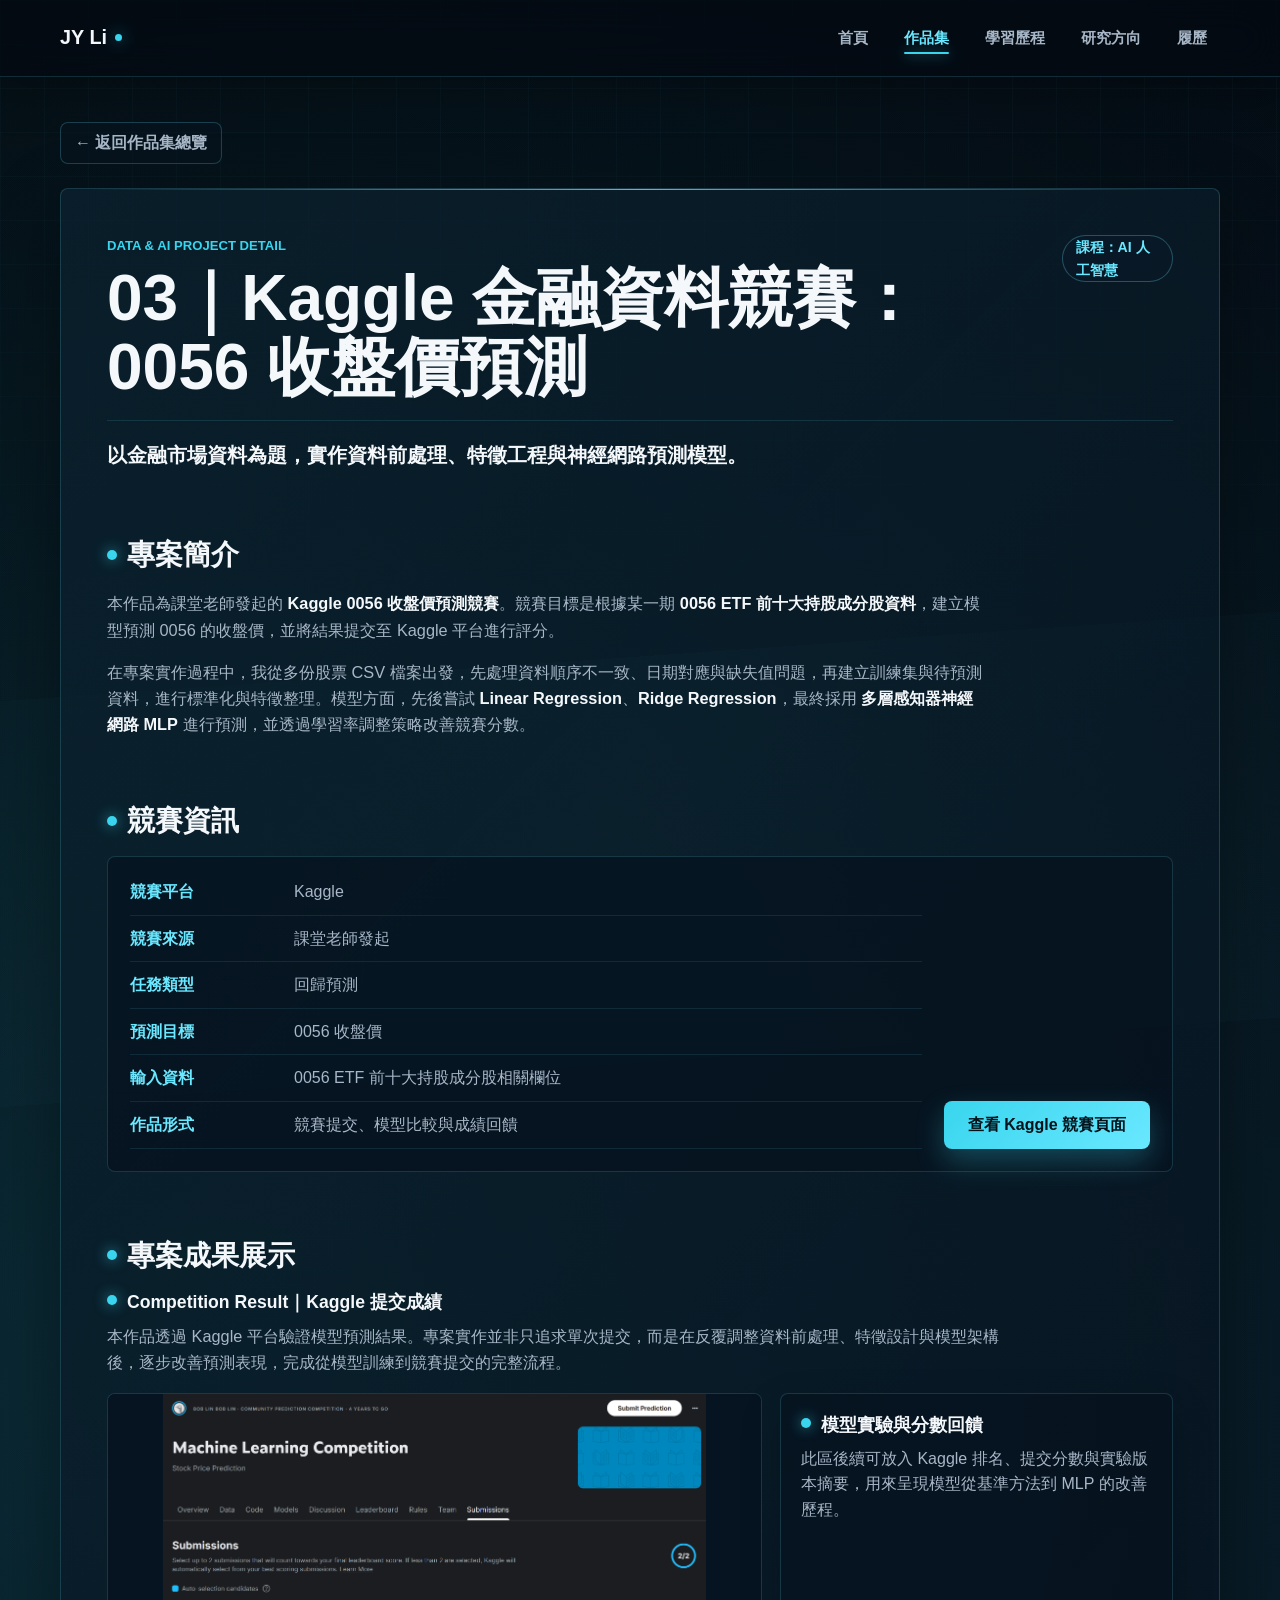
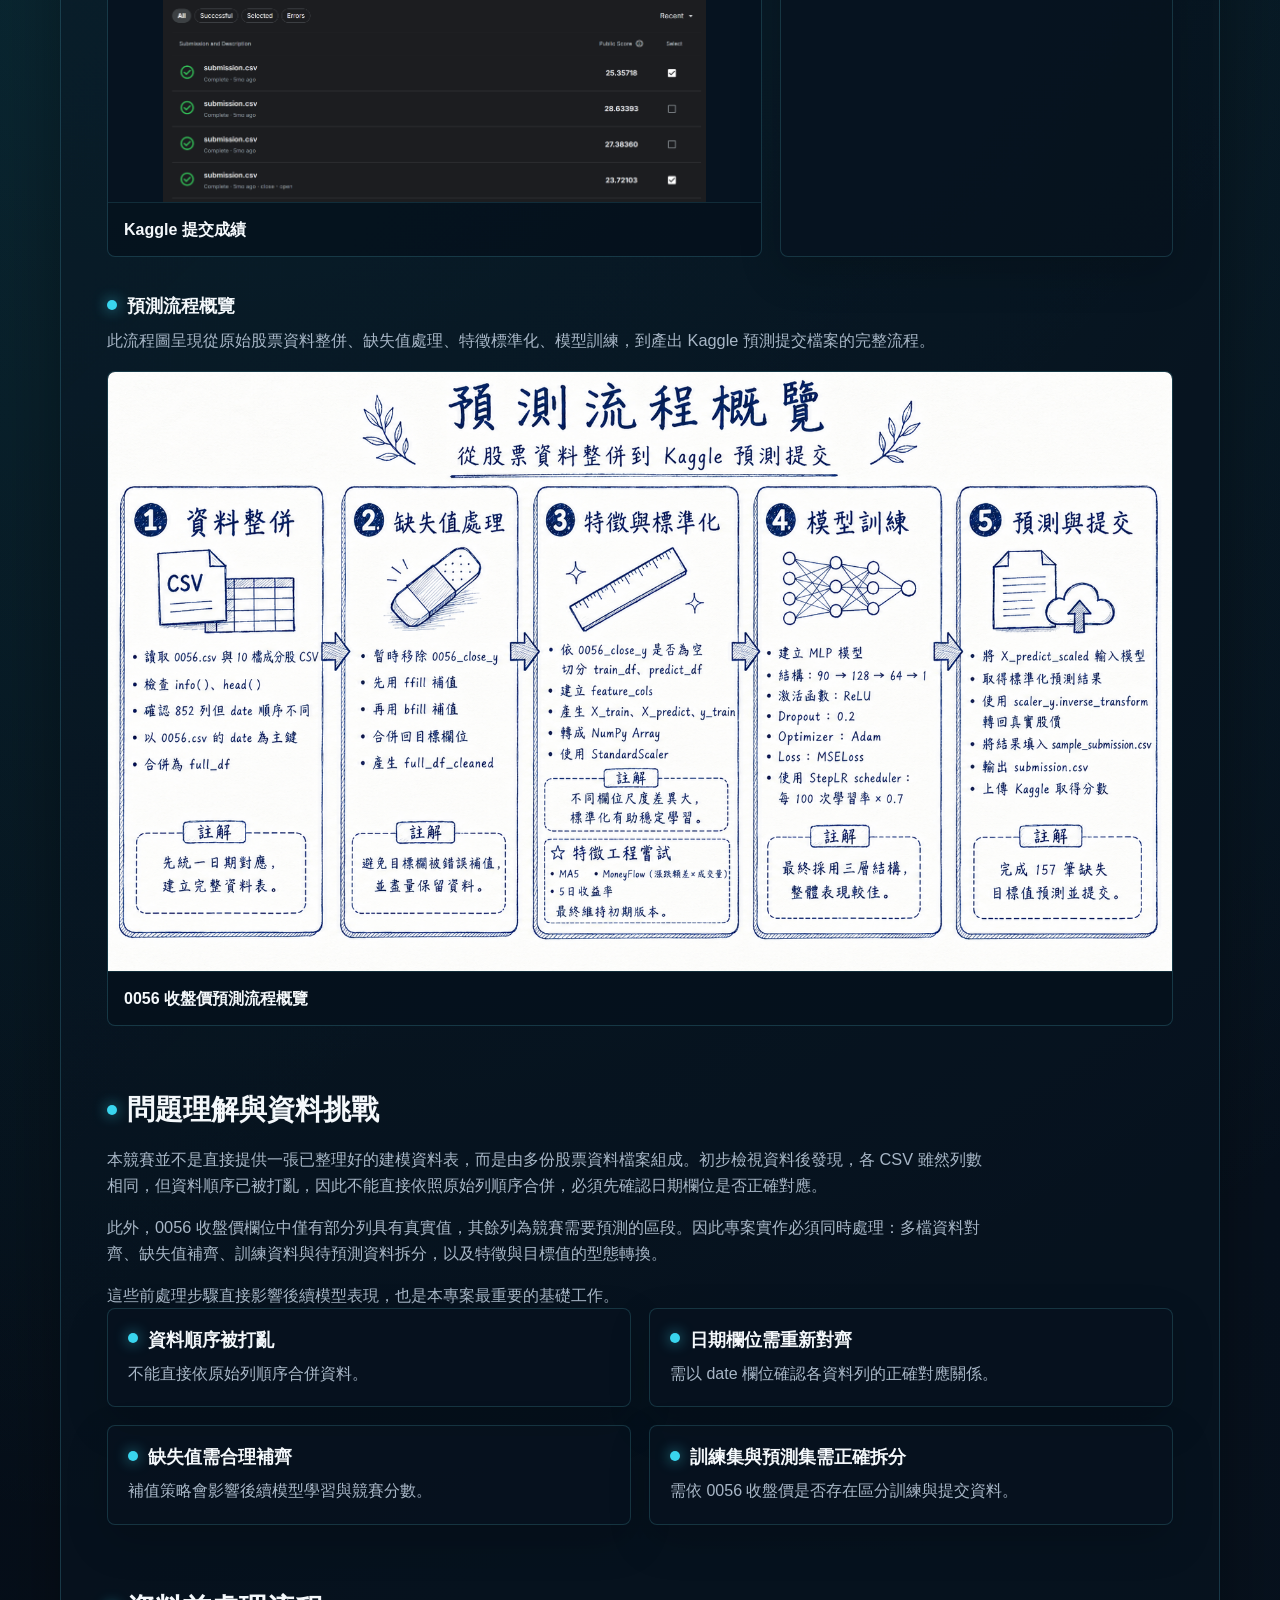
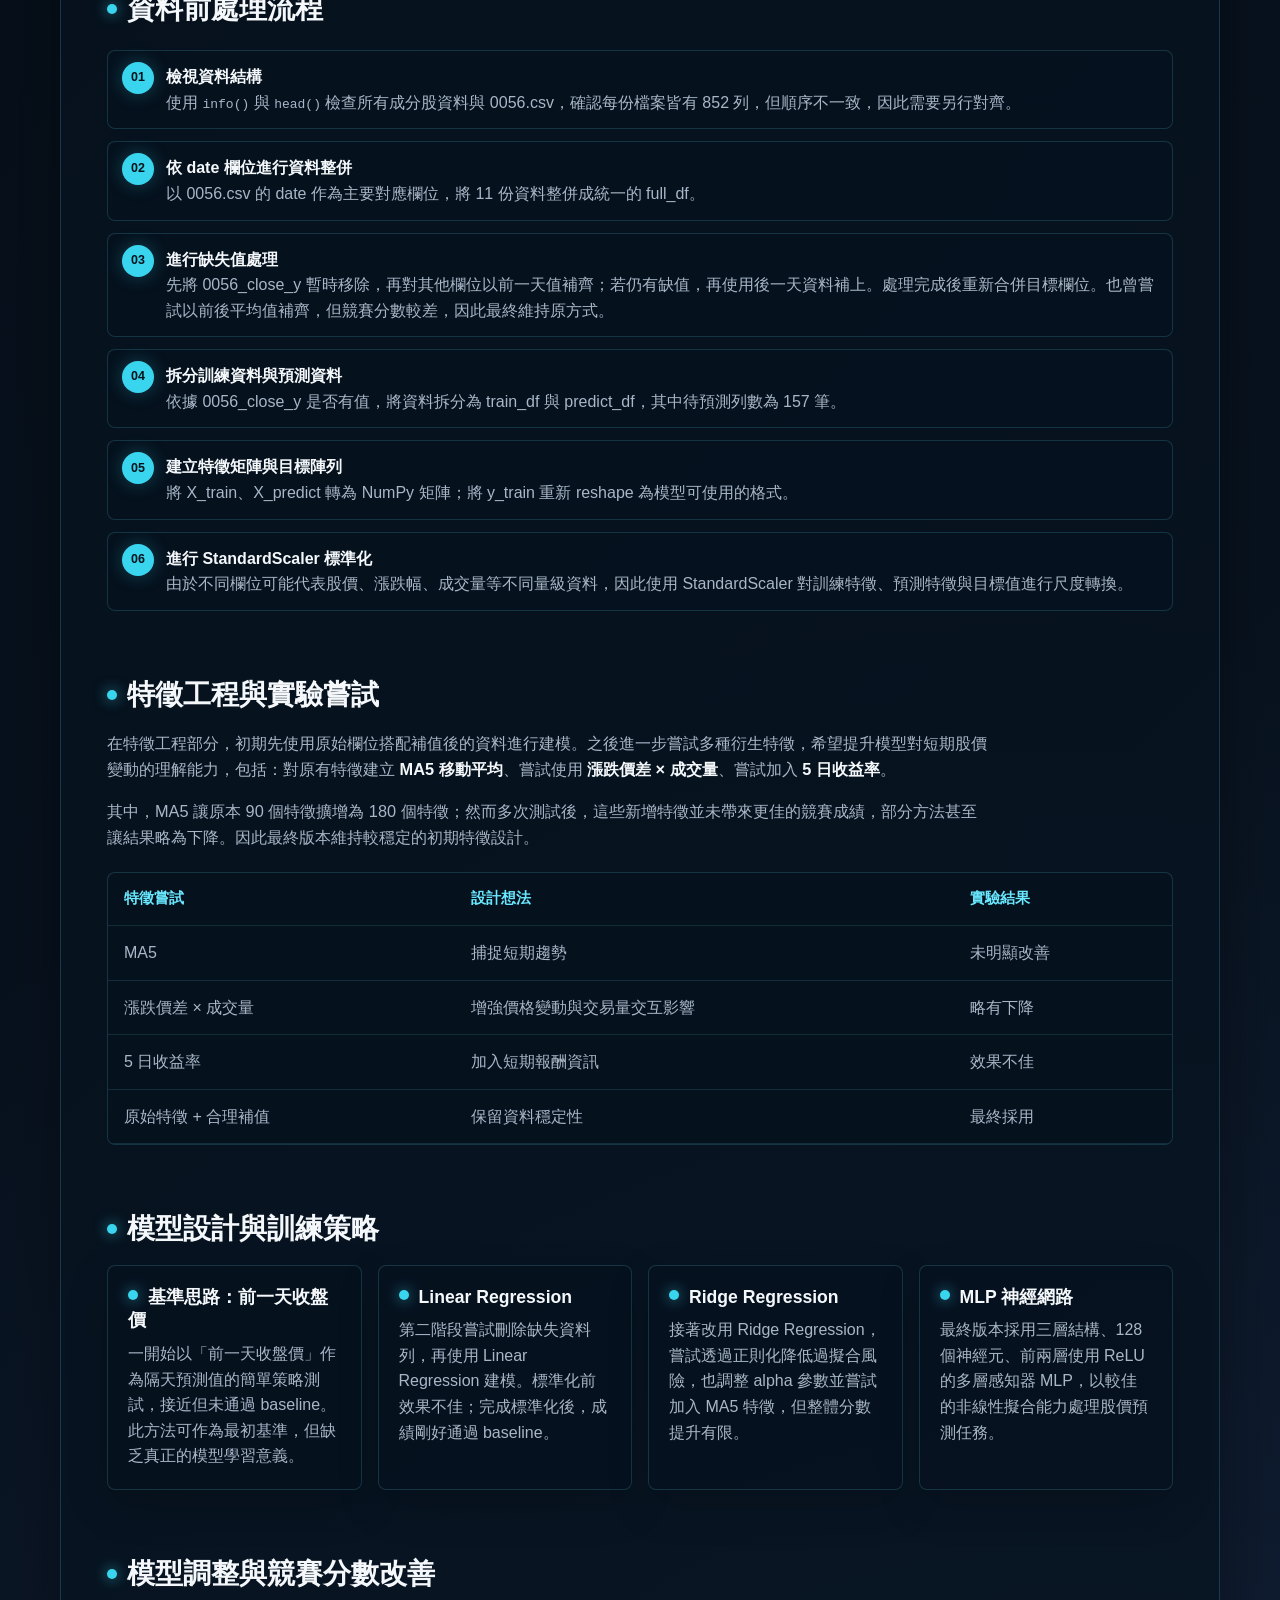
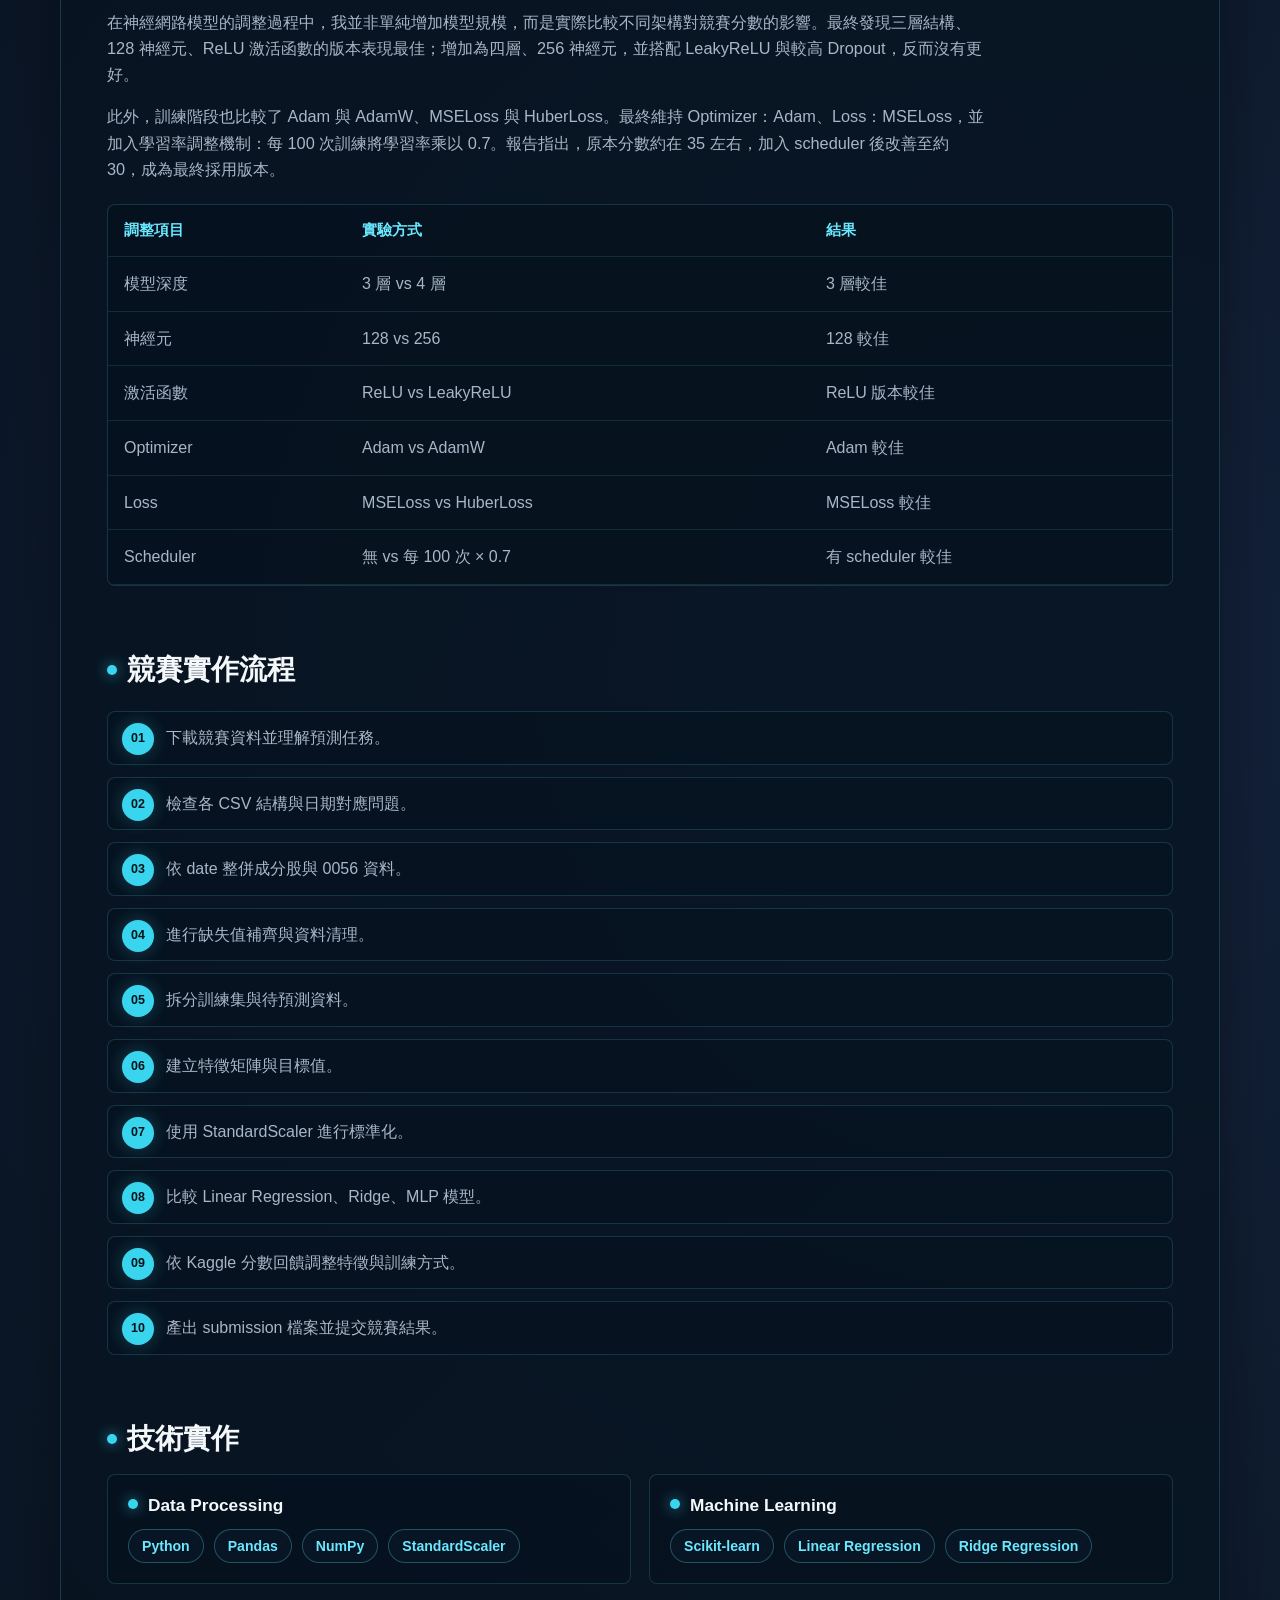
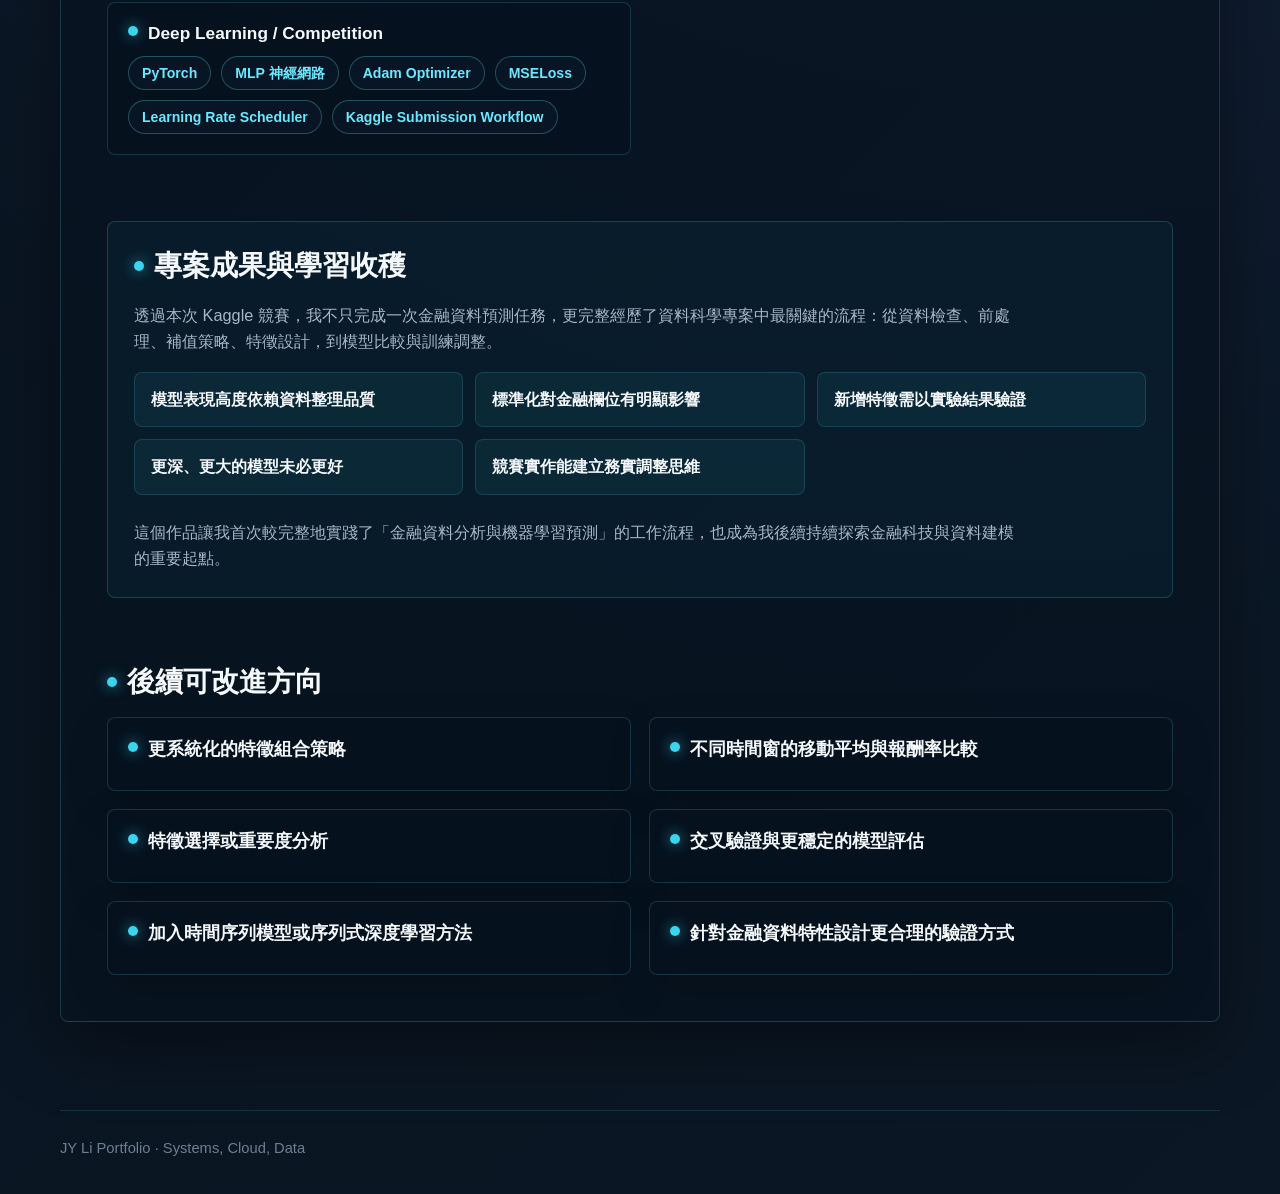
==== commit 7774be08: "update kaggle-0056-pipeline" ====
--- a/project-kaggle-0056.html
+++ b/project-kaggle-0056.html
@@ -66,7 +66,12 @@
           </dl>
           <div class="competition-action">
             <!-- TODO: Replace with actual Kaggle competition URL -->
-            <a class="button button-primary" href="#" target="_blank" rel="noopener noreferrer">查看 Kaggle 競賽頁面</a>
+            <a class="button button-primary" 
+            href="https://www.kaggle.com/competitions/mlcspp/overview" 
+            target="_blank" 
+            rel="noopener noreferrer">
+            查看 Kaggle 競賽頁面
+          </a>
           </div>
         </div>
       </section>
@@ -80,8 +85,8 @@
             <p>本作品透過 Kaggle 平台驗證模型預測結果。專案實作並非只追求單次提交，而是在反覆調整資料前處理、特徵設計與模型架構後，逐步改善預測表現，完成從模型訓練到競賽提交的完整流程。</p>
           </div>
           <div class="split-showcase">
-            <figure class="media-card">
-              <div class="image-placeholder" data-image="assets/images/projects/kaggle-0056-score.png">Kaggle 提交成績截圖預留區</div>
+            <figure class="media-card media-card-contain">
+              <img src="assets/images/projects/kaggle-0056-score.png" alt="Kaggle 提交成績截圖" loading="lazy">
               <figcaption>Kaggle 提交成績</figcaption>
             </figure>
             <div class="info-card">
@@ -96,10 +101,8 @@
             <h3>預測流程概覽</h3>
             <p>此流程圖呈現從原始股票資料整併、缺失值處理、特徵標準化、模型訓練，到產出 Kaggle 預測提交檔案的完整流程。</p>
           </div>
-          <figure class="media-card media-card-wide">
-            <div class="image-placeholder" data-image="assets/images/projects/kaggle-0056-pipeline.png">
-              0056 收盤價預測流程圖預留區
-            </div>
+          <figure class="media-card media-card-wide media-card-contain">
+            <img src="assets/images/projects/kaggle-0056-pipeline.png" alt="0056 收盤價預測流程圖" loading="lazy">
             <figcaption>0056 收盤價預測流程概覽</figcaption>
           </figure>
         </div>
--- a/css/projects.css
+++ b/css/projects.css
@@ -262,8 +262,32 @@
   background-size: 28px 28px;
 }
 
+.media-card img {
+  display: block;
+  width: 100%;
+  aspect-ratio: 16 / 10;
+  object-fit: cover;
+}
+
+.media-card iframe {
+  display: block;
+  width: 100%;
+  aspect-ratio: 16 / 10;
+  border: 0;
+}
+
 .media-card-wide .image-placeholder {
   aspect-ratio: 16 / 9;
+}
+
+.media-card-wide img,
+.media-card-wide iframe {
+  aspect-ratio: 16 / 9;
+}
+
+.media-card-contain img {
+  object-fit: contain;
+  background: rgba(7, 20, 33, 0.92);
 }
 
 .media-card figcaption {
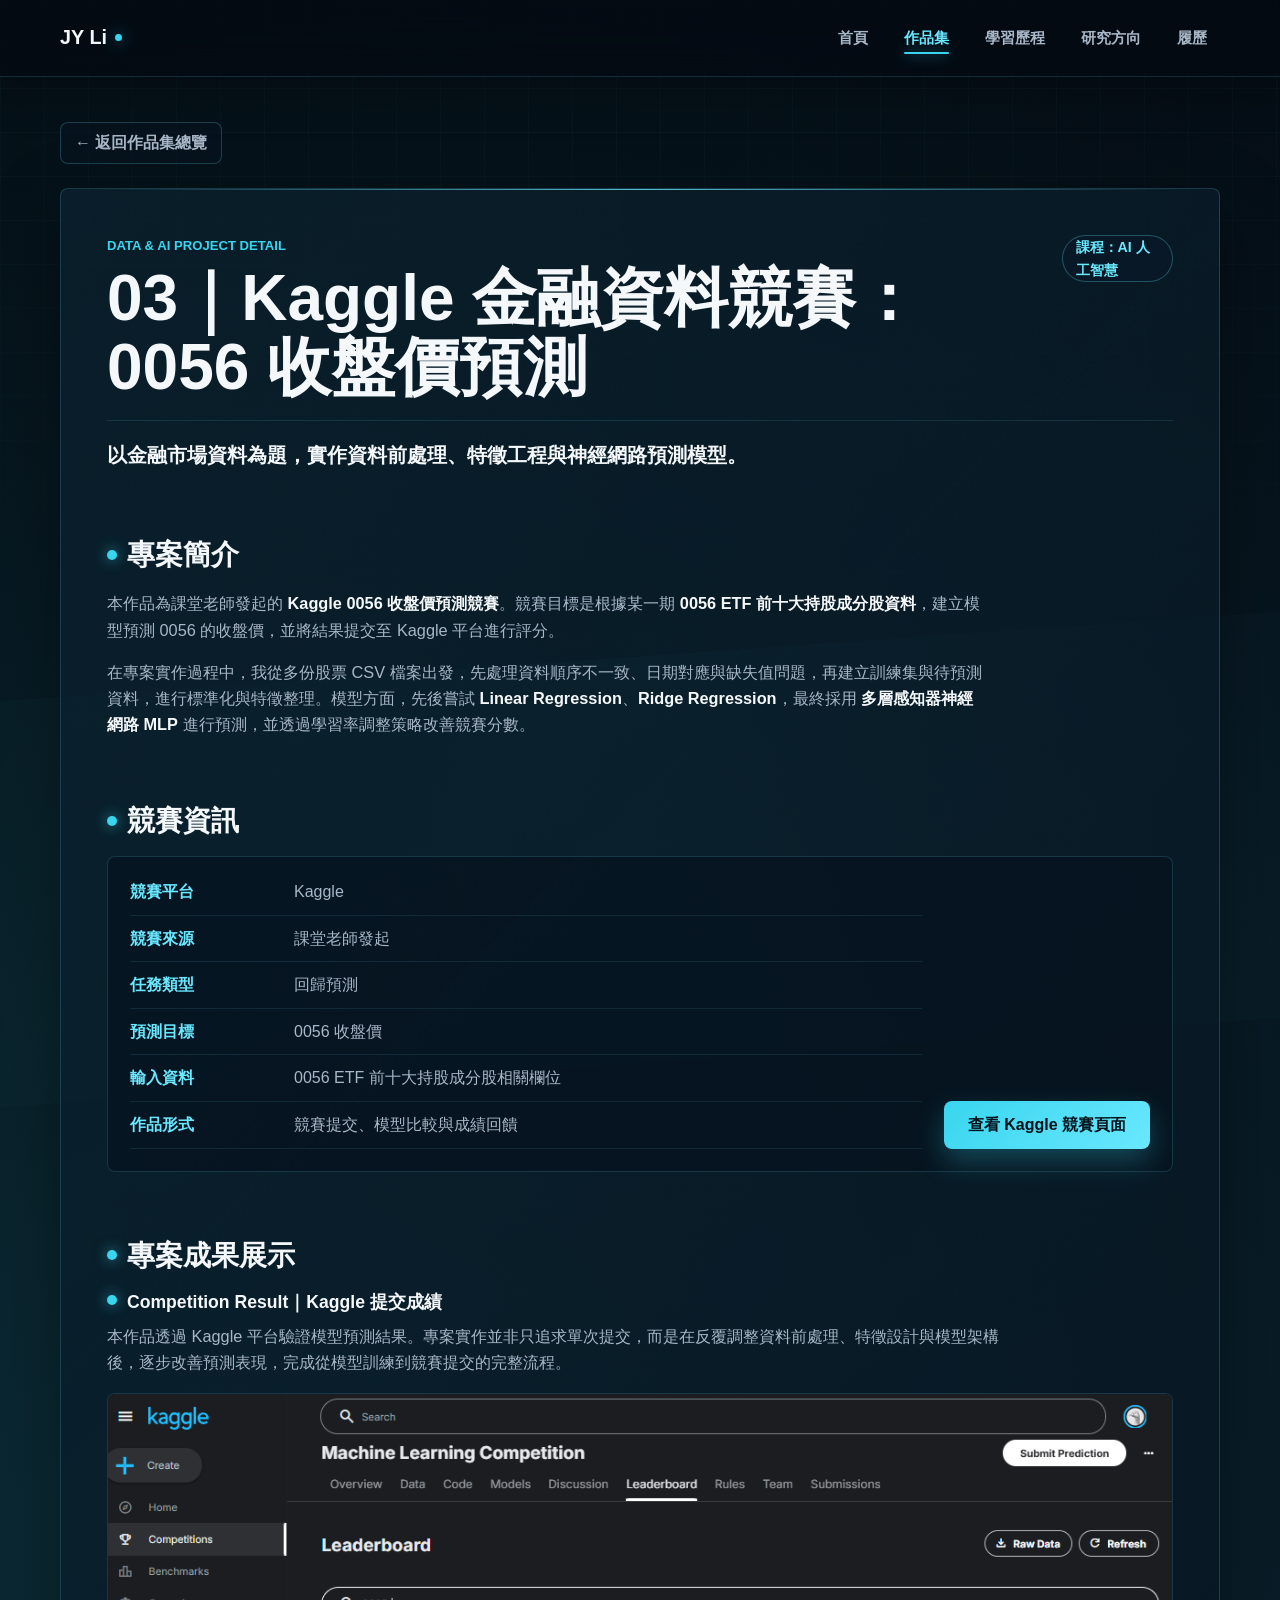
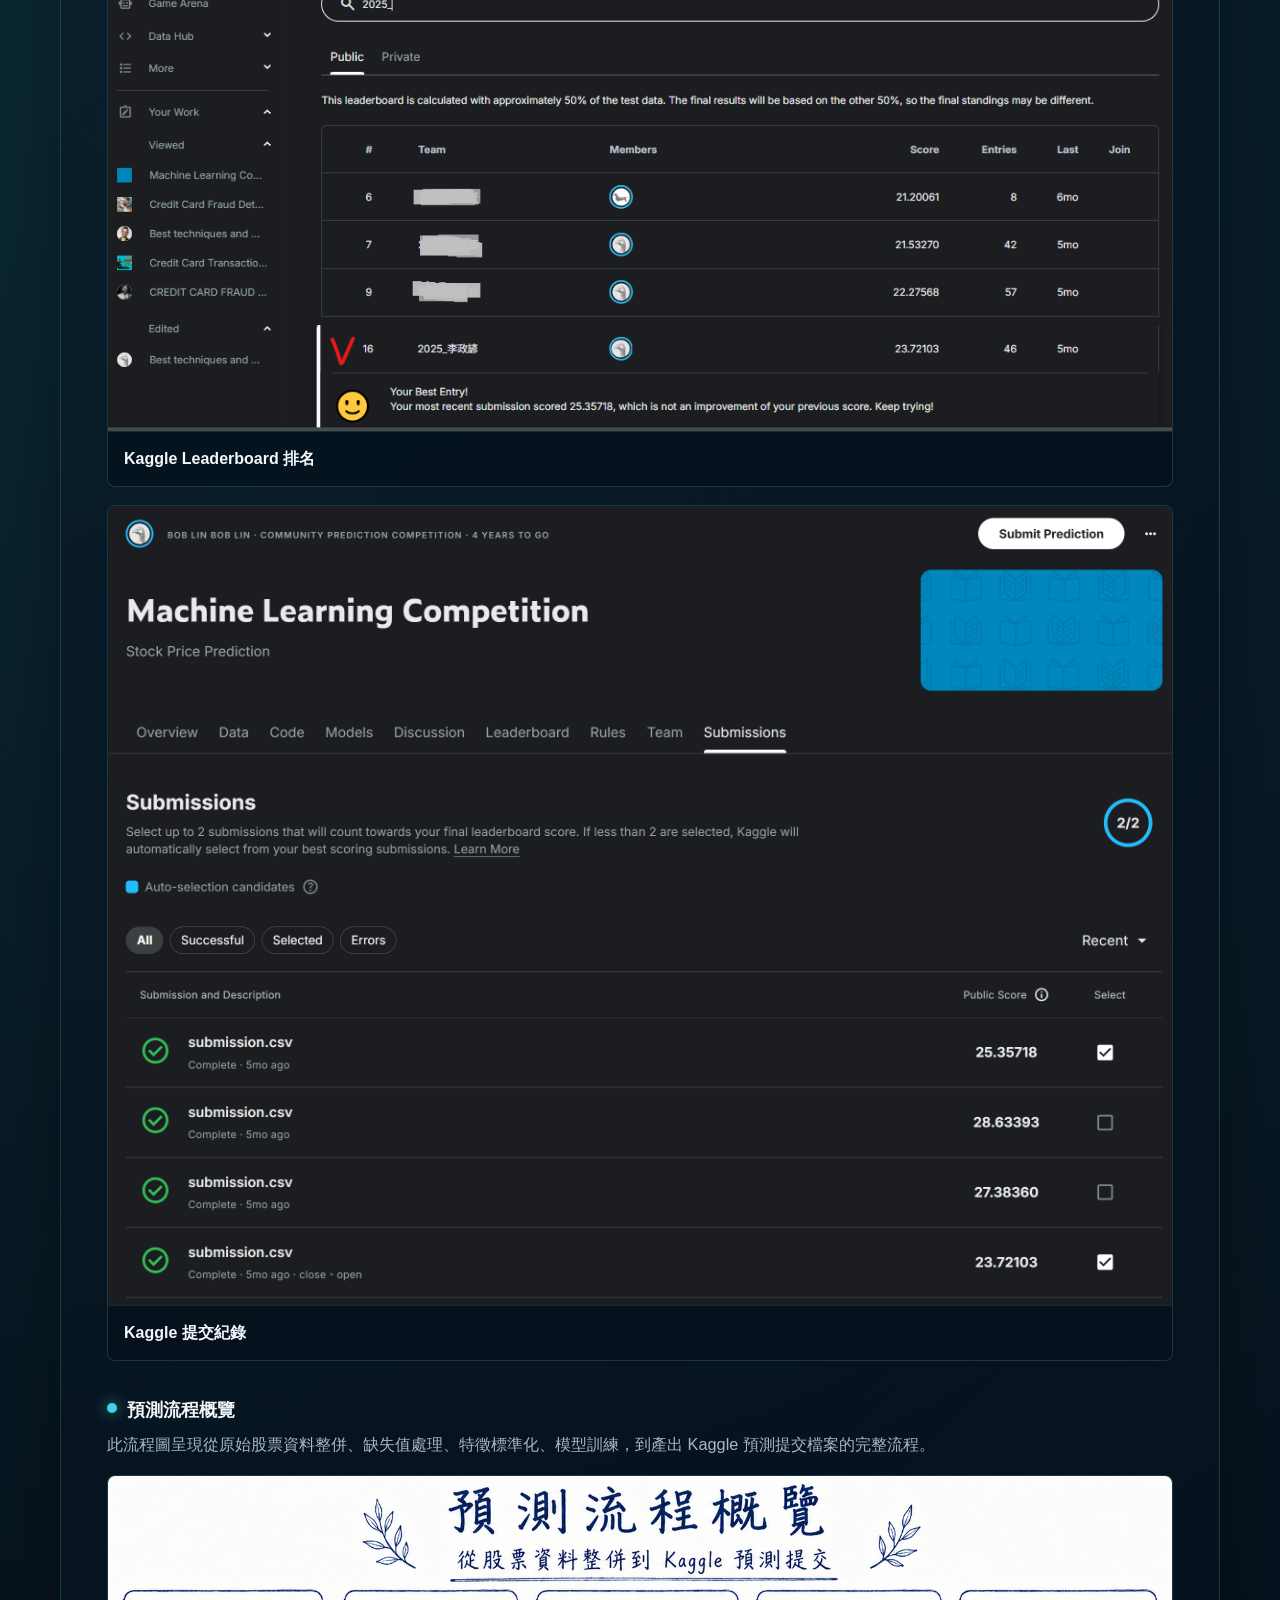
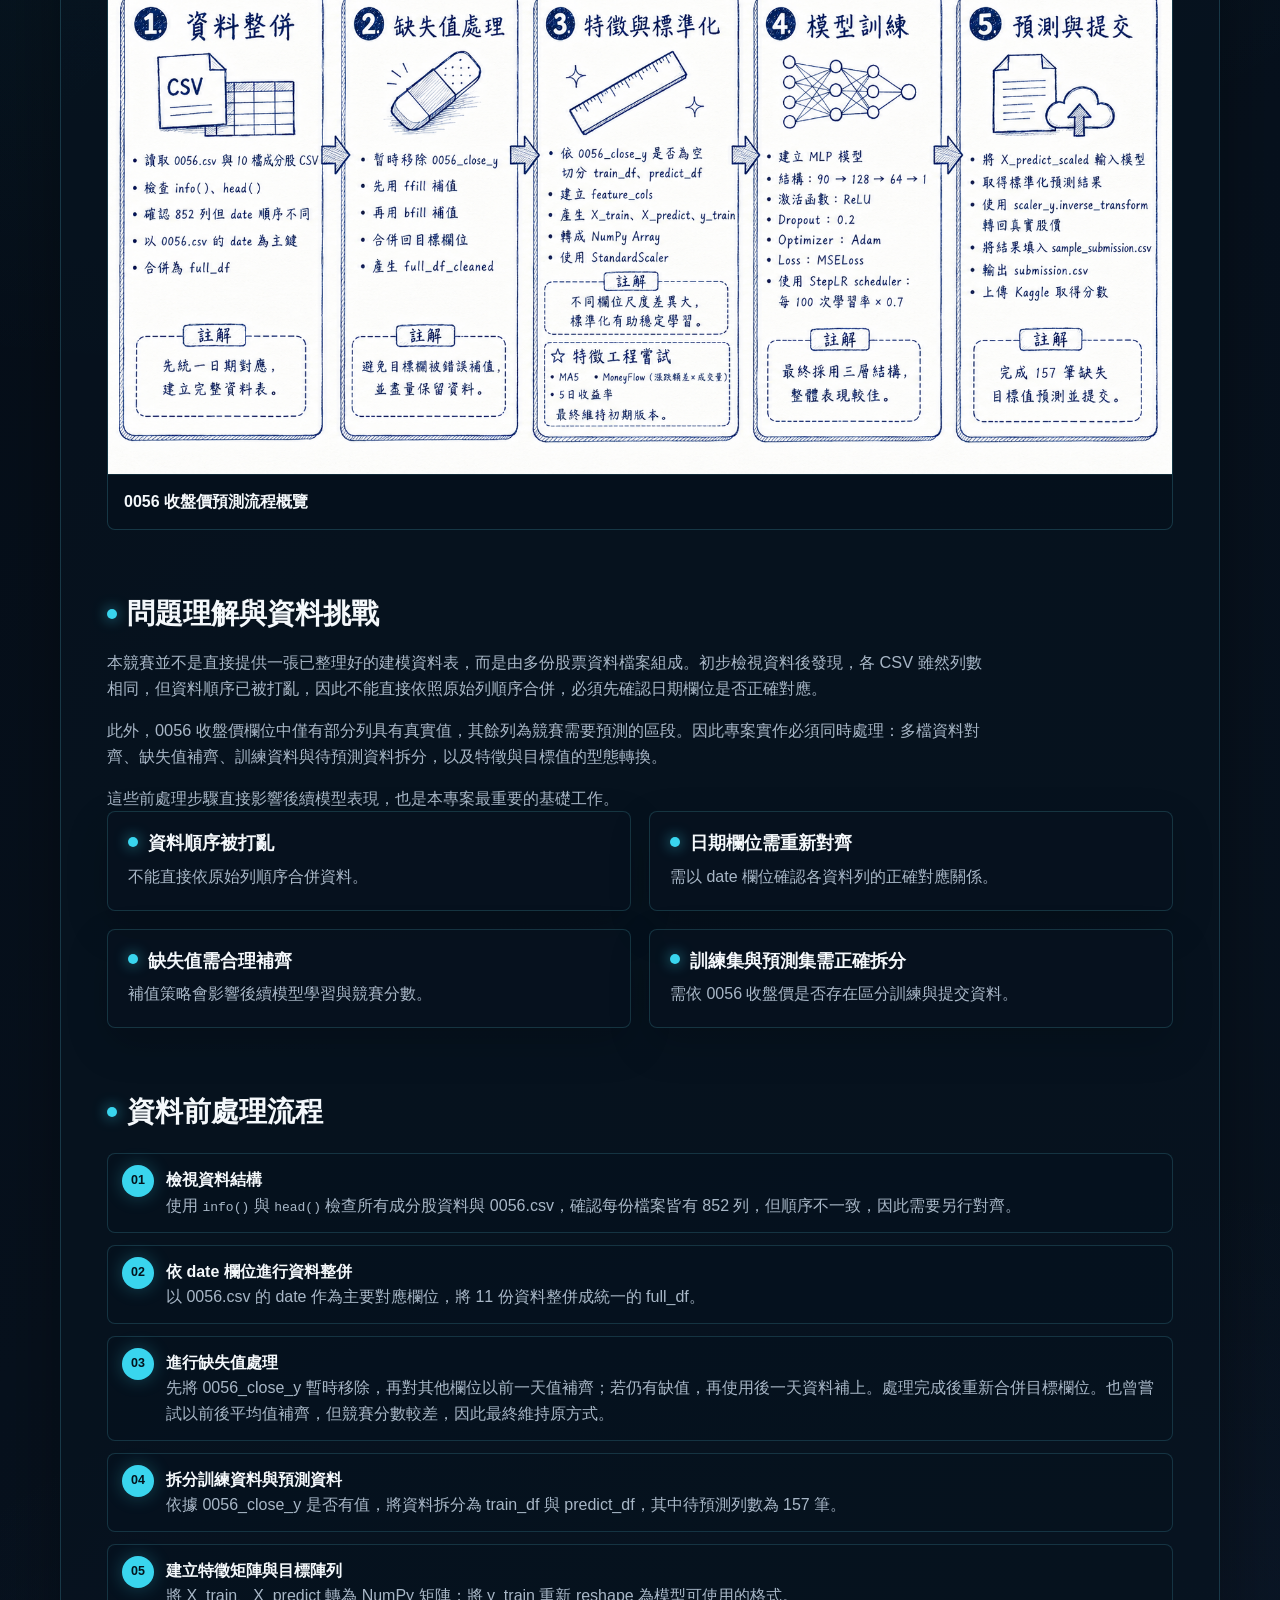
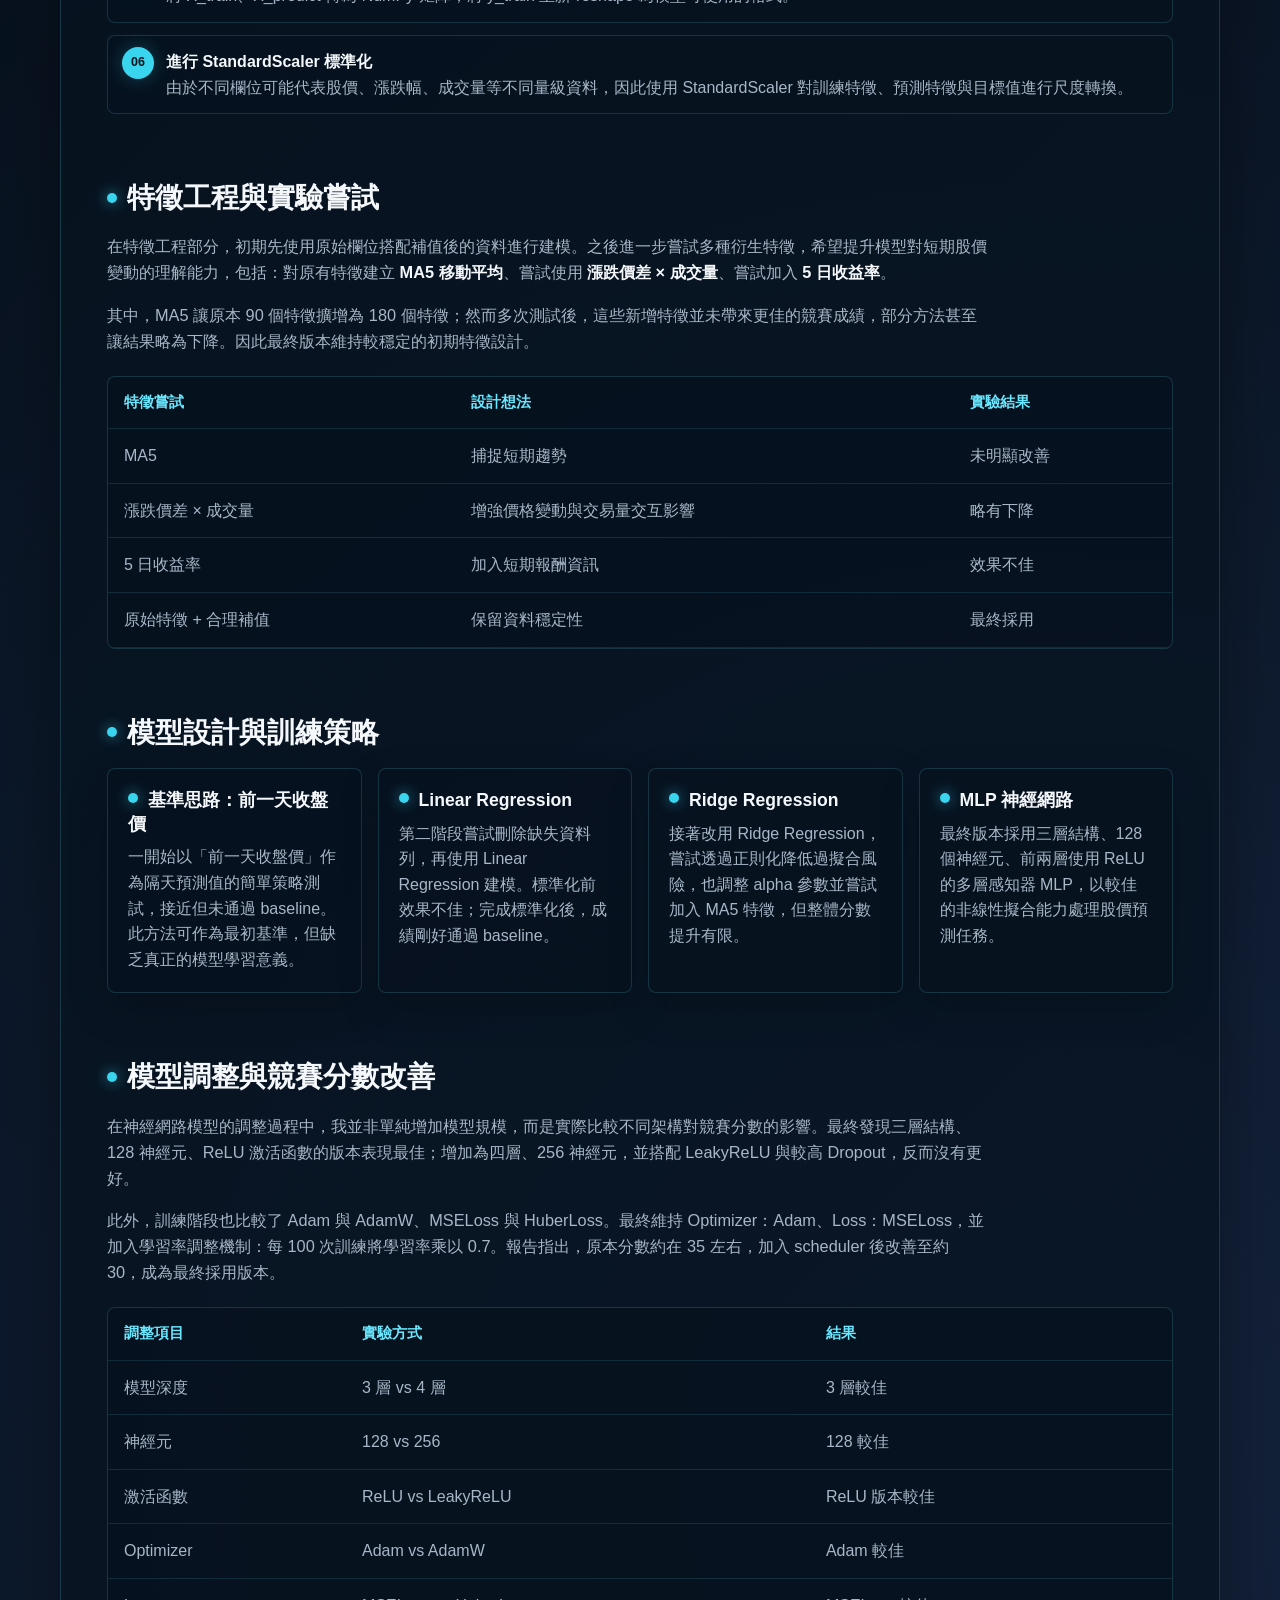
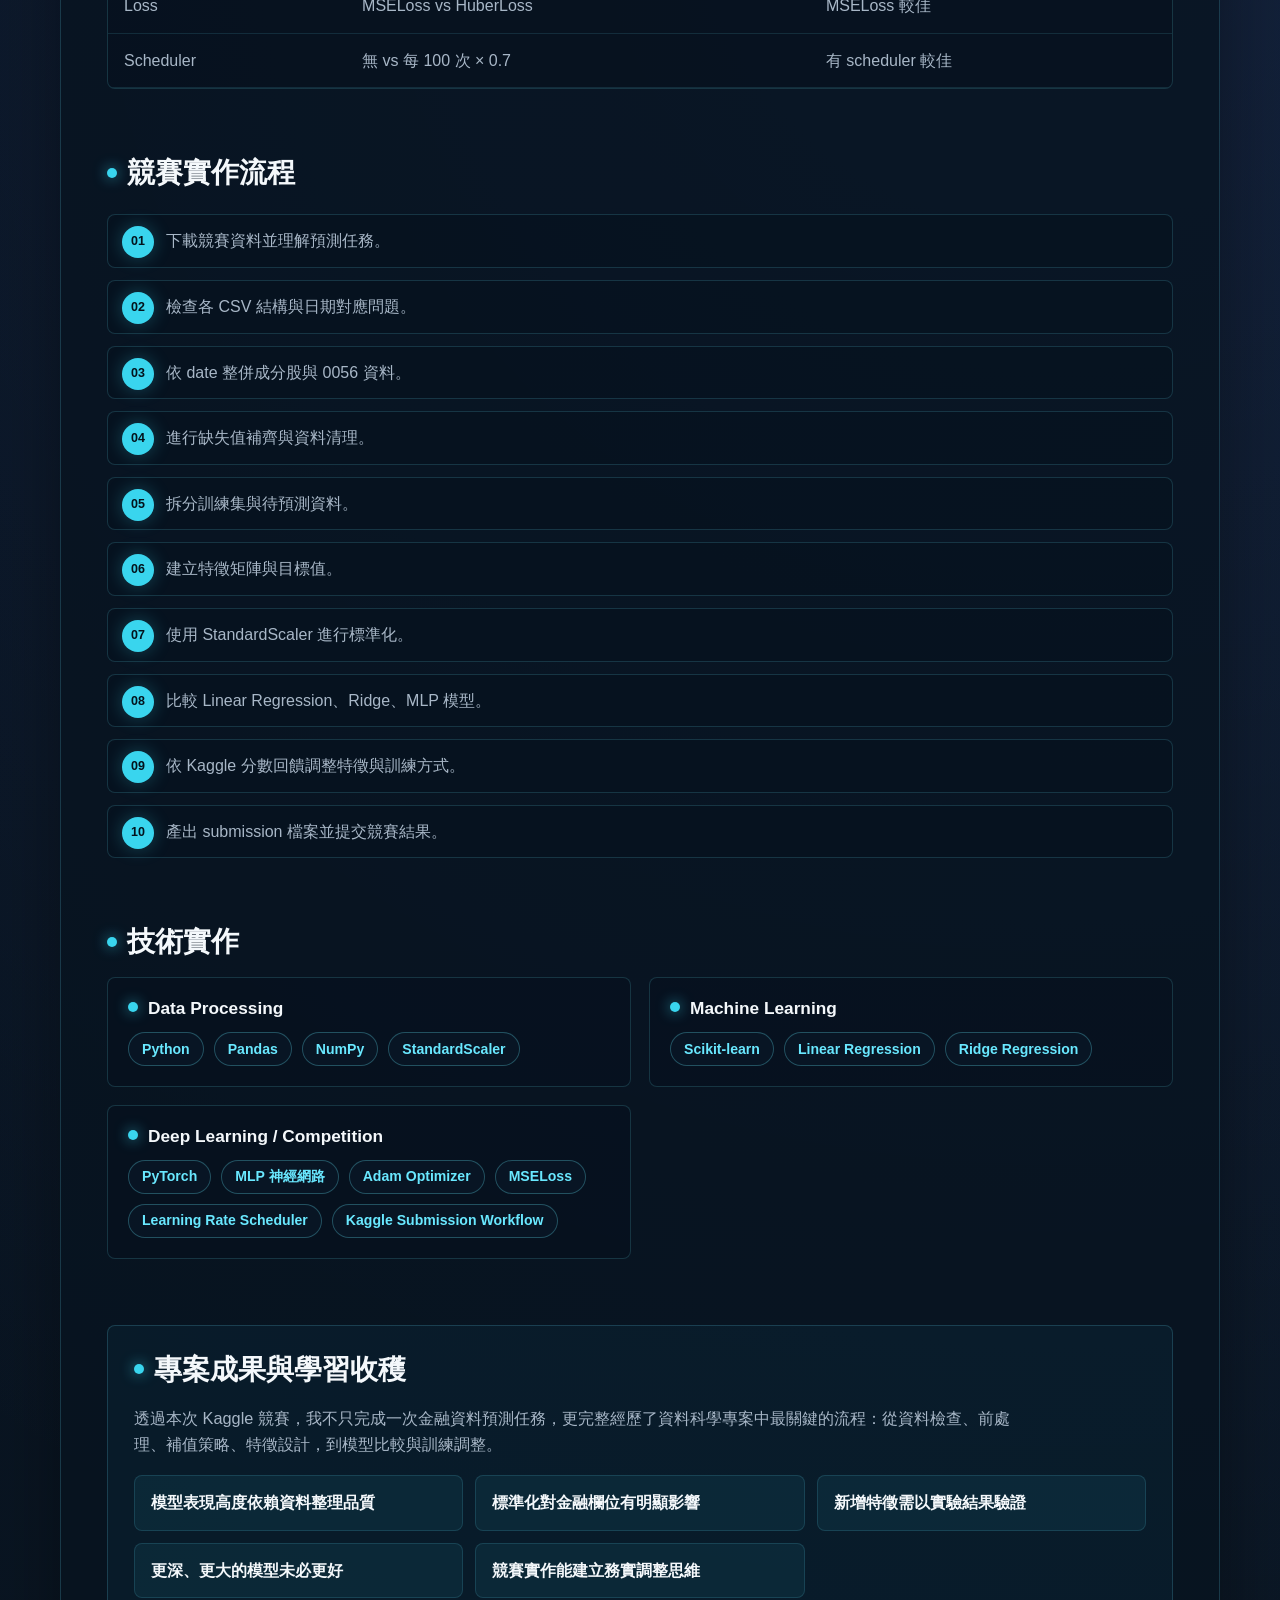
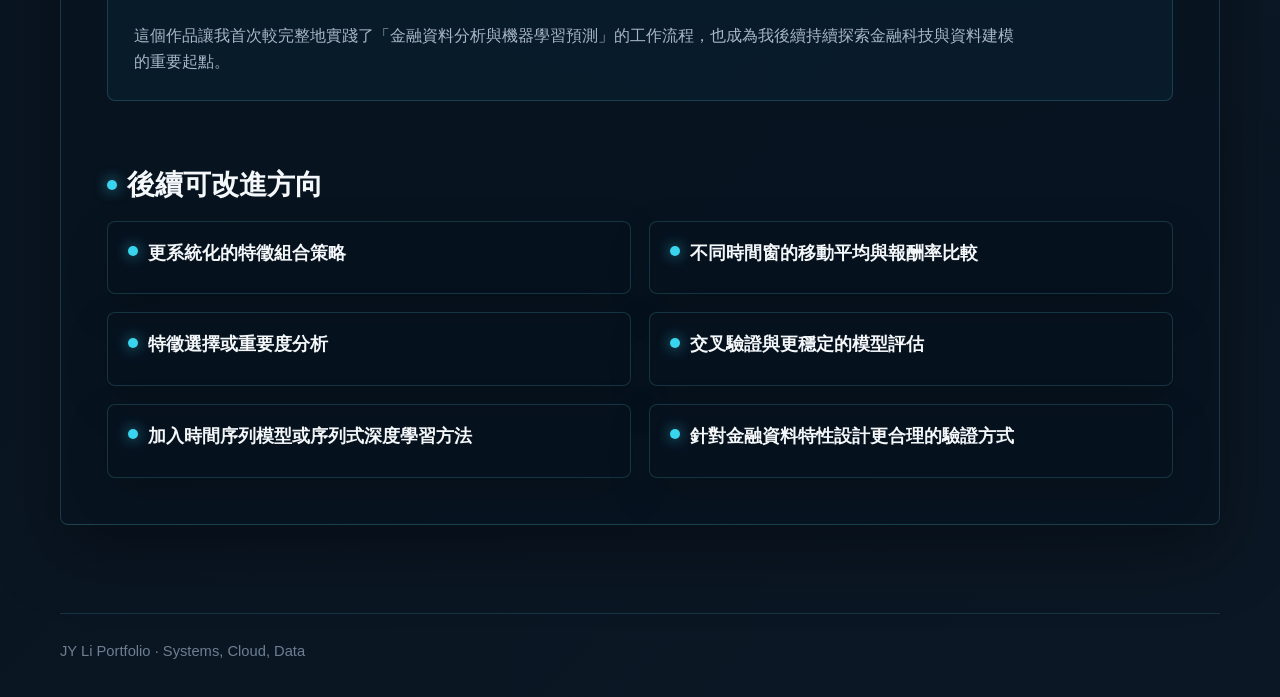
==== commit 5deda253: "update resume" ====
--- a/project-kaggle-0056.html
+++ b/project-kaggle-0056.html
@@ -84,15 +84,15 @@
             <h3>Competition Result｜Kaggle 提交成績</h3>
             <p>本作品透過 Kaggle 平台驗證模型預測結果。專案實作並非只追求單次提交，而是在反覆調整資料前處理、特徵設計與模型架構後，逐步改善預測表現，完成從模型訓練到競賽提交的完整流程。</p>
           </div>
-          <div class="split-showcase">
-            <figure class="media-card media-card-contain">
-              <img src="assets/images/projects/kaggle-0056-score.png" alt="Kaggle 提交成績截圖" loading="lazy">
-              <figcaption>Kaggle 提交成績</figcaption>
+          <div class="result-gallery">
+            <figure class="media-card result-card">
+              <img src="assets/images/projects/kaggle-0056-leaderboard.png" alt="Kaggle Leaderboard 排名截圖" loading="lazy">
+              <figcaption>Kaggle Leaderboard 排名</figcaption>
             </figure>
-            <div class="info-card">
-              <h3>模型實驗與分數回饋</h3>
-              <p>此區後續可放入 Kaggle 排名、提交分數與實驗版本摘要，用來呈現模型從基準方法到 MLP 的改善歷程。</p>
-            </div>
+            <figure class="media-card result-card">
+              <img src="assets/images/projects/kaggle-0056-score.png" alt="Kaggle 提交紀錄截圖" loading="lazy">
+              <figcaption>Kaggle 提交紀錄</figcaption>
+            </figure>
           </div>
         </div>
 
--- a/css/project-detail.css
+++ b/css/project-detail.css
@@ -171,6 +171,18 @@
   align-items: stretch;
 }
 
+.result-gallery {
+  display: grid;
+  gap: 18px;
+}
+
+.result-card img {
+  height: auto;
+  aspect-ratio: auto;
+  object-fit: contain;
+  background: rgba(7, 20, 33, 0.92);
+}
+
 .table-wrap {
   margin-top: 22px;
   overflow-x: auto;
